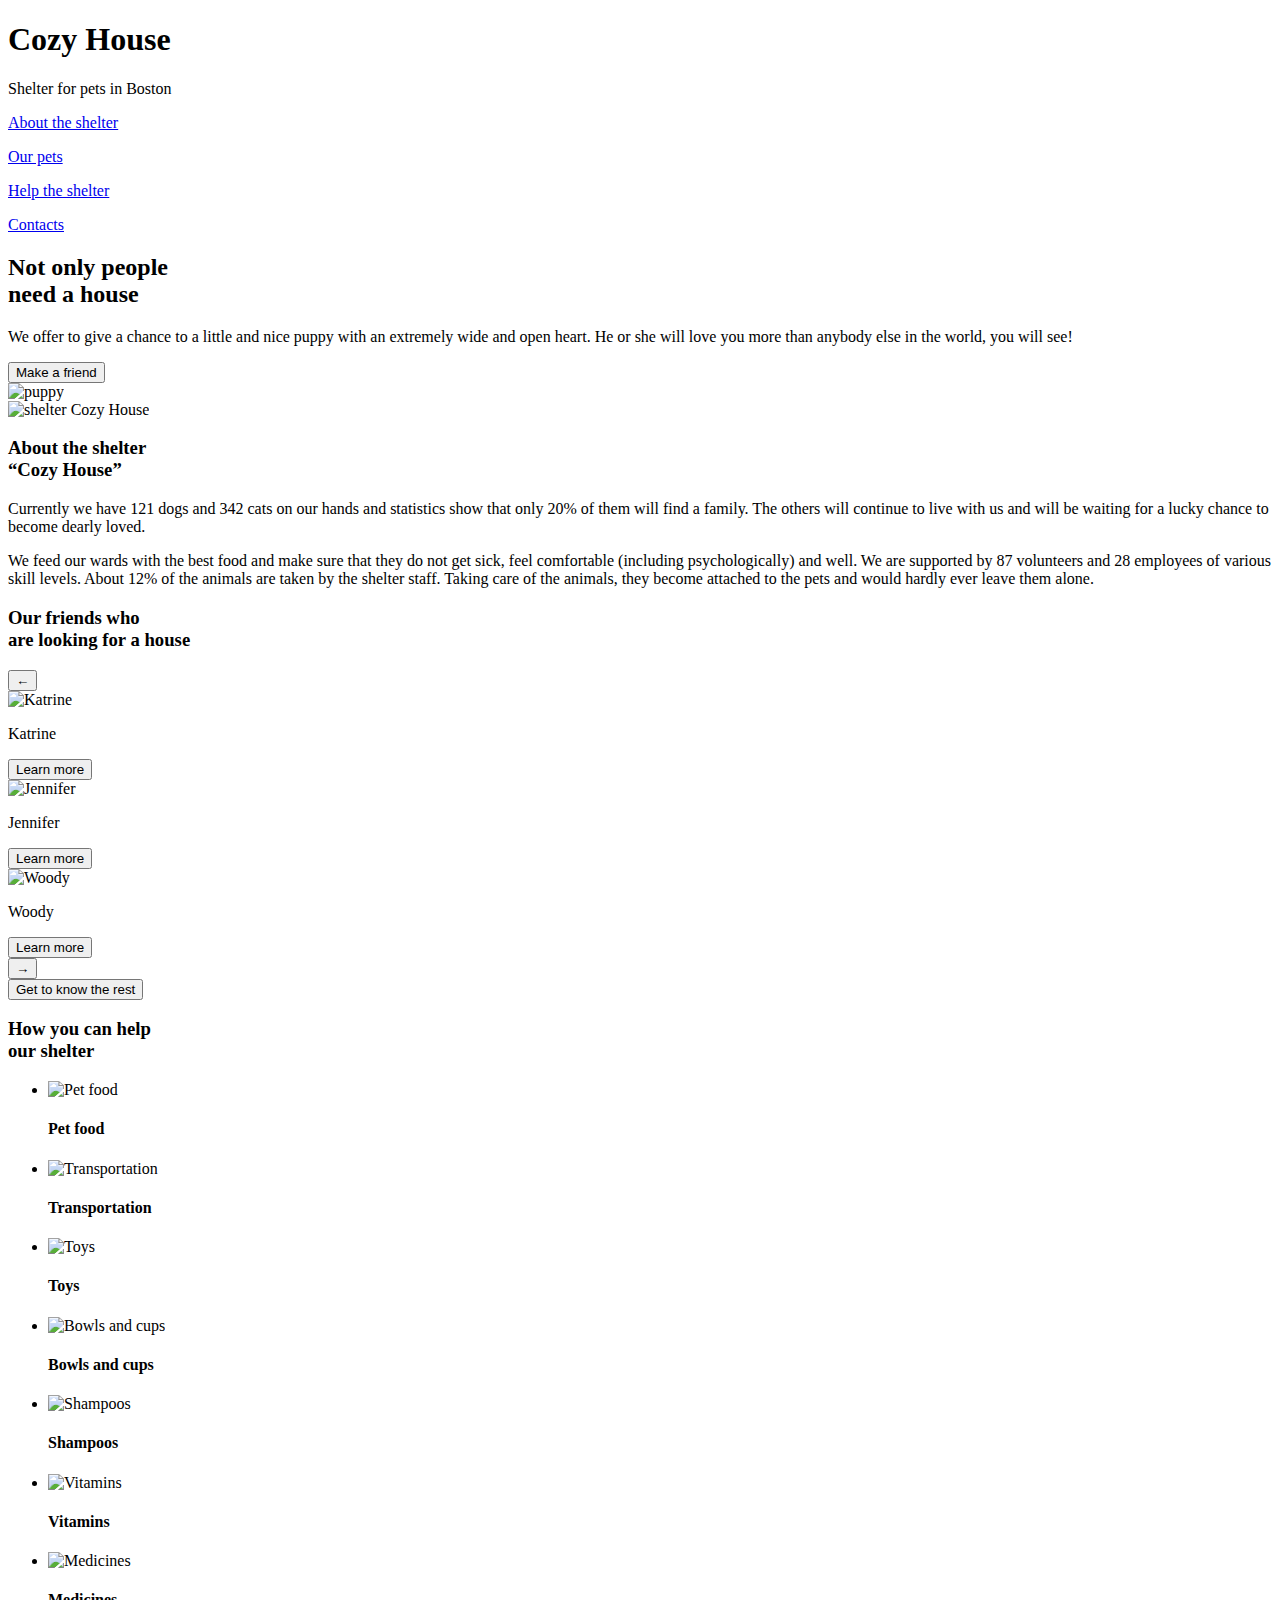
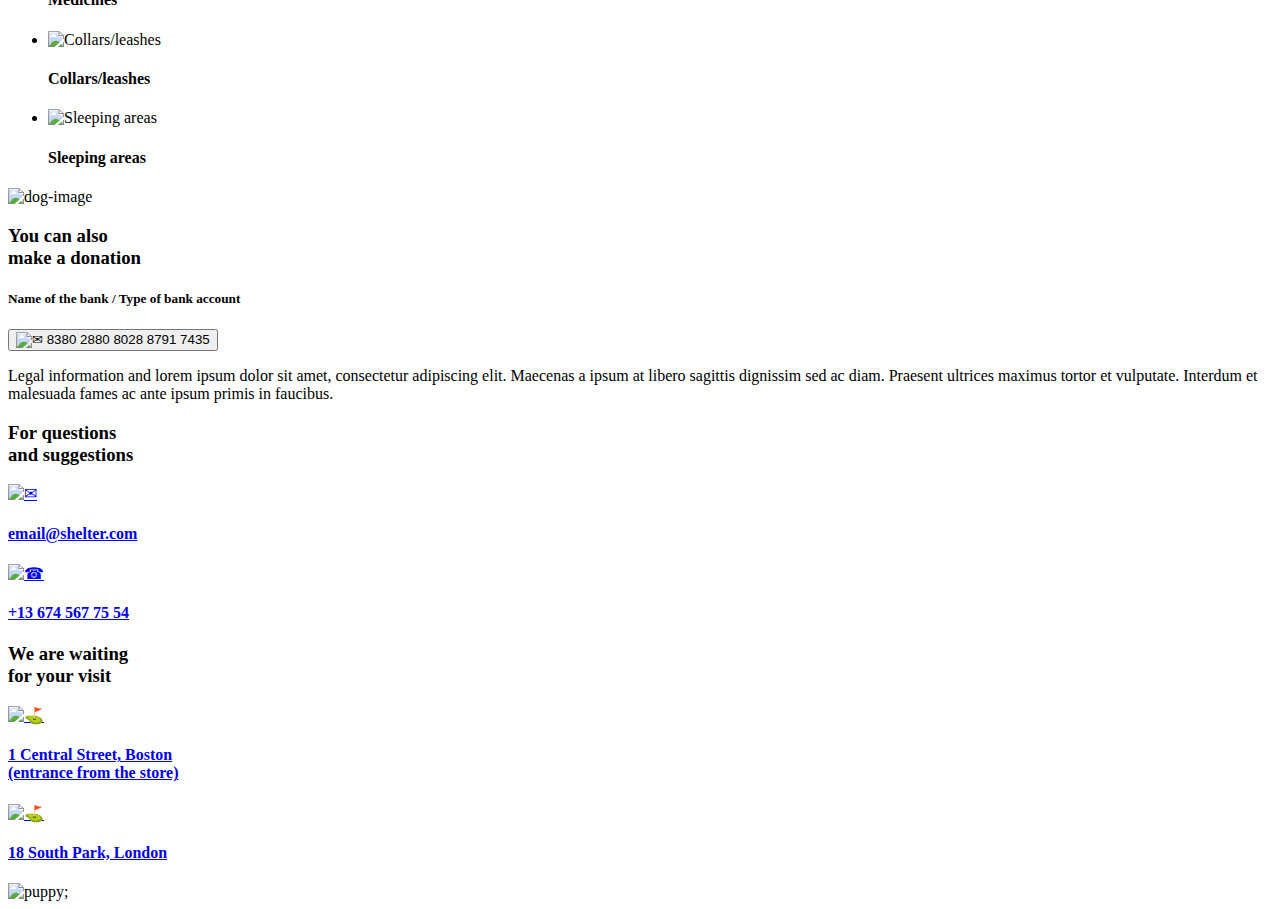
==== shelter/pages/main/index.html @ 3254c3d6 "feat: add puppy image to footer" ====
<!DOCTYPE html>
<html lang="en">
    <head>
        <meta charset="UTF-8">
        <meta name="viewport" content="width=device-width, initial-scale=1">
        <title>Shelter for pets Cozy House</title>
        <link rel="stylesheet" href="../shared/normalize.css">
        <link rel="stylesheet" href="../shared/fonts.css">
        <link rel="stylesheet" href="./styles.css">
    </head>
    <body>
        <section class='start-screen'>
            <div class="background  background-start-screen"></div>
            <header>
                <div class="logo">
                    <h1>Cozy House</h1>
                    <p>Shelter for pets in Boston</p>
                </div>
                <nav>
                    <a class="link-about-the-shelter" href="#">
                        <p>About the shelter</p>
                    </a>
                    <a class="link-our-pets" href="../pets/index.html">
                        <p>Our pets</p>
                    </a>
                    <a class="link-help-the-shelter" href="#help">
                        <p>Help the shelter</p>
                    </a>
                    <a class="link-contacts" href="#contacts">
                        <p>Contacts</p>
                    </a>
                </nav>
            </header>
            <div class='content start-screen-content'>
                <div class="start-screen_text">
                    <h2>Not only people<br>need a house</h2>
                    <p>We offer to give a chance to a little and nice puppy with an extremely wide and open heart. He or she will love you more than anybody else in the world, you will see!</p>
                    <button class="button-primary" type='button' onclick="window.location.href='#pets';">
                        <span>Make a friend</span>
                    </button>
                </div>
                <img class="start-screen-puppy" src='../../assets/images/start-screen-puppy.png' alt='puppy'>
            </div>
        </section>
        <main>
            <section id='about'>
                <div class="background  background-about"></div>
                <div class='content about__content'>
                    <img class="about__content_image" src="../../assets/images/about-dog-with-cat.png" alt="shelter Cozy House">
                    <div class="about__content_text">
                        <h3>About the shelter<br>“Cozy House”</h3>
                        <p>Currently we have 121 dogs and 342 cats on our hands and statistics show that only 20% of them will find a family. The others will continue to live with us and will be waiting for a lucky chance to become dearly loved.</p>
                        <p>We feed our wards with the best food and make sure that they do not get sick, feel comfortable (including psychologically) and well. We are supported by 87 volunteers and 28 employees of various skill levels. About 12% of the animals are taken by the shelter staff. Taking care of the animals, they become attached to the pets and would hardly ever leave them alone.</p>
                    </div>
                </div>
            </section>
            <section id='pets'>
                <div class="background  background-pets"></div>
                <div class="content pets-content">
                    <h3>Our friends who<br>are looking for a house</h3>
                    <div class="slider">
                        <button type='button' class="button-arrow left-arrow">
                            <span>&#8592;</span>
                        </button>
                        <div class='card'>
                            <img src='../../assets/images/Katrine-cat.png' alt='Katrine'>
                            <p class="pet-nickname">Katrine</p>
                            <button class="button-secondary" type="button">
                                <span>Learn more</span>
                            </button>
                        </div>
                        <div class='card'>
                            <img src='../../assets/images/Jennifer-dog.png' alt='Jennifer'>
                            <p class="pet-nickname">Jennifer</p>
                            <button class="button-secondary" type="button">
                                <span>Learn more</span>
                            </button>
                        </div>
                        <div class='card'>
                            <img src='../../assets/images/Woody-dog.png' alt='Woody'>
                            <p class="pet-nickname">Woody</p>
                            <button class="button-secondary" type="button">
                                <span>Learn more</span>
                            </button>     
                        </div>
                        <button type='button' class="button-arrow right-arrow">
                            <span>&#8594;</span>
                        </button>
                    </div>
                    <button class="button-primary" type='button' onclick="window.location.href='../pets/index.html';">
                        <span>Get to know the rest</span>
                    </button>
                </div>
            </section>
            <section id="help">
                <div class="background  background-help"></div>
                <div class="content">
                    <h3>How you can help<br>our shelter</h3>
                    <ul class="list-for-help">
                        <li class="pet-food">
                            <img src='../../assets/icons/icon-pet-food.svg' alt="Pet food">
                            <h4>Pet food</h4>
                        </li>
                        <li class="transportation">
                            <img class="help__icon" src='../../assets/icons/icon-transportation.svg' alt="Transportation">
                            <h4>Transportation</h4>
                        </li>
                        <li class="toys">
                            <img src='../../assets/icons/icon-toys.svg' alt="Toys">
                            <h4>Toys</h4>
                        </li>
                        <li class="bowls-and-cups">
                            <img src='../../assets/icons/icon-bowls-and-cups.svg' alt="Bowls and cups">
                            <h4>Bowls and cups</h4>
                        </li>
                        <li class="shampoos">
                            <img src='../../assets/icons/icon-shampoos.svg' alt="Shampoos">
                            <h4>Shampoos</h4>
                        </li>
                        <li class="vitamins">
                            <img src='../../assets/icons/icon-vitamins.svg' alt="Vitamins">
                            <h4>Vitamins</h4>
                        </li>
                        <li class="medicines">
                            <img src='../../assets/icons/icon-medicines.svg' alt="Medicines">
                            <h4>Medicines</h4>
                        </li>
                        <li class="collars-leashes">
                            <img src='../../assets/icons/icon-collars-leashes.svg' alt="Collars/leashes">
                            <h4>Collars/leashes</h4>
                        </li>
                        <li class="sleeping-areas">
                            <img src='../../assets/icons/icon-sleeping-area.svg' alt="Sleeping areas">
                            <h4>Sleeping areas</h4>
                        </li>
                    </ul>
                </div>
            </section>
            <section id='donation'>
                <div class="background  background-donation"></div>
                <div class="content donation__content">
                    <img class="donation__dog-image" src="../../assets/images/donation-puppy.png" alt="dog-image">
                    <div class="donation__content_text">
                        <h3>You can also<br>make a donation</h3>
                        <h5>Name of the bank / Type of bank account</h5>
                        <button class="button-credit-card" type="button" onclick="window.location.href='#donation';">
                            <img src="../../assets/icons/credit-card.svg" alt="&#9993;">
                            <span class="text-like-h4-title">8380 2880 8028 8791 7435</span>
                        </button>
                        <p>Legal information and lorem ipsum dolor sit amet, consectetur adipiscing elit. Maecenas a ipsum at libero sagittis dignissim sed ac diam. Praesent ultrices maximus tortor et vulputate. Interdum et malesuada fames ac ante ipsum primis in faucibus.</p>
                    </div>
                </div>    
            </section>
        </main>
        <footer>
            <div class="background  background-footer"></div>
            <div class="content footer-content">
                <section id="contacts">
                    <h3>For questions<br>and suggestions</h3>
                    <div>
                        <a class="email" href = "mailto:email@shelter.com">
                            <img class="icon-email" src="../../assets/icons/icon-email.svg" alt="&#9993;">
                            <h4>email@shelter.com</h4>
                        </a>
                    </div>
                    <div>
                        <a class="phone" href="tel:+136745677554">
                            <img class="icon-phone" src="../../assets/icons/icon-phone.svg" alt="&#9742;">
                            <h4>+13 674 567 75 54</h4>
                        </a>
                    </div>
                </section>
                <section class="location">
                    <h3>We are waiting<br>for your visit</h3>
                    <a class="place-of-location" href="https://www.google.com/maps/place/1+Central+St,+Boston,+MA+02109,+%D0%A1%D0%A8%D0%90/@42.3585558,-71.056915,17z/data=!3m1!4b1!4m5!3m4!1s0x89e370868bc2ce7b:0x82fa7db94f5fea9e!8m2!3d42.3585519!4d-71.0547263!5m1!1e1?hl=ru-RU">
                        <img class="marker-of-location" src="../../assets/icons/icon-marker.png" alt="&#9971;">
                        <h4>1 Central Street, Boston<br>(entrance from the store)</h4>
                    </a>
                    <a class="place-of-location" href="https://www.google.com/maps/place/South+Park+Court,+18+S+Park+Rd,+London+SW19+8TD,+%D0%92%D0%B5%D0%BB%D0%B8%D0%BA%D0%BE%D0%B1%D1%80%D0%B8%D1%82%D0%B0%D0%BD%D0%B8%D1%8F/@51.4202718,-0.2023686,17z/data=!3m1!4b1!4m5!3m4!1s0x487608baa7401b31:0x18e66d9fcd2f7d77!8m2!3d51.4202685!4d-0.2001799!5m1!1e1?hl=ru-RU">
                        <img class="marker-of-location" src="../../assets/icons/icon-marker.png" alt="&#9971;">
                        <h4>18 South Park, London</h4>
                    </a>
                </section>
                <div class="container-for-puppy-image">
                    <img class="footer-puppy" src="../../assets/images/footer-puppy.png" alt="puppy;">
                </div>
            </div>
        </footer>
    </body>
</html>
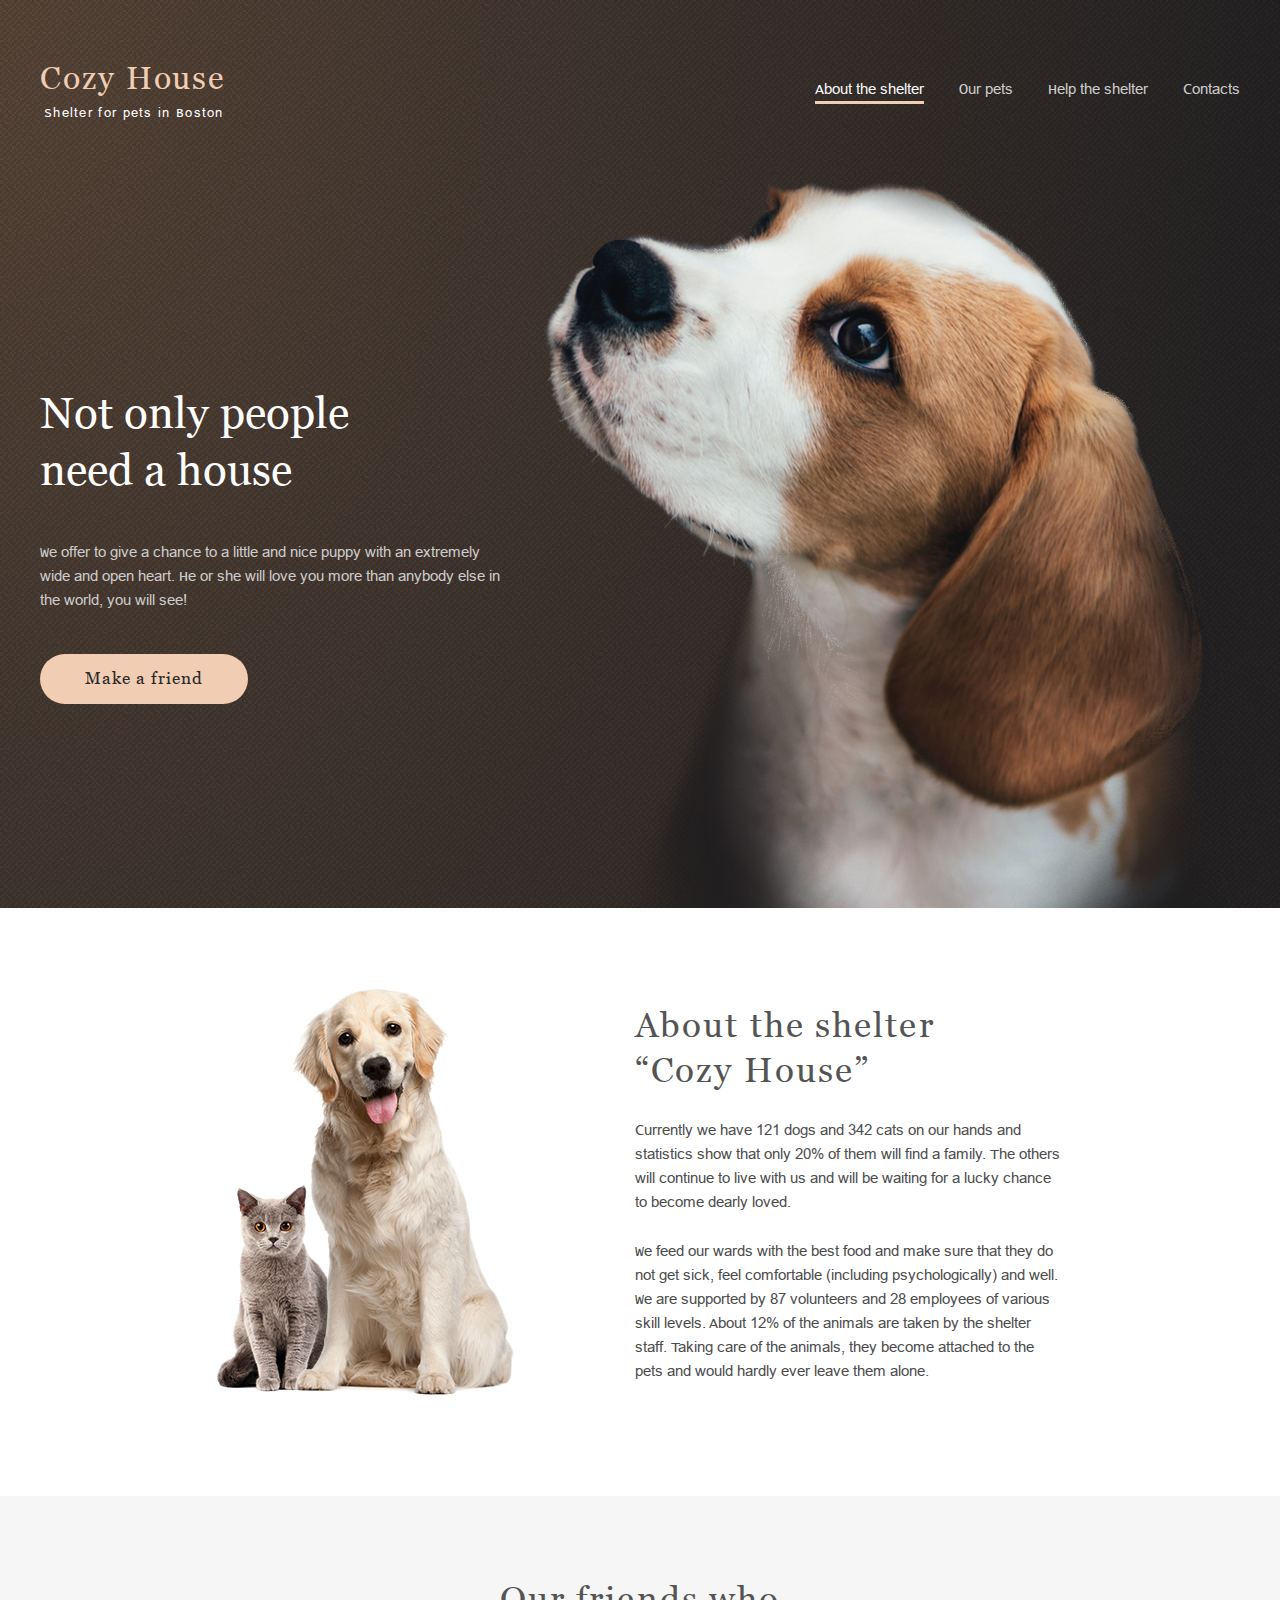
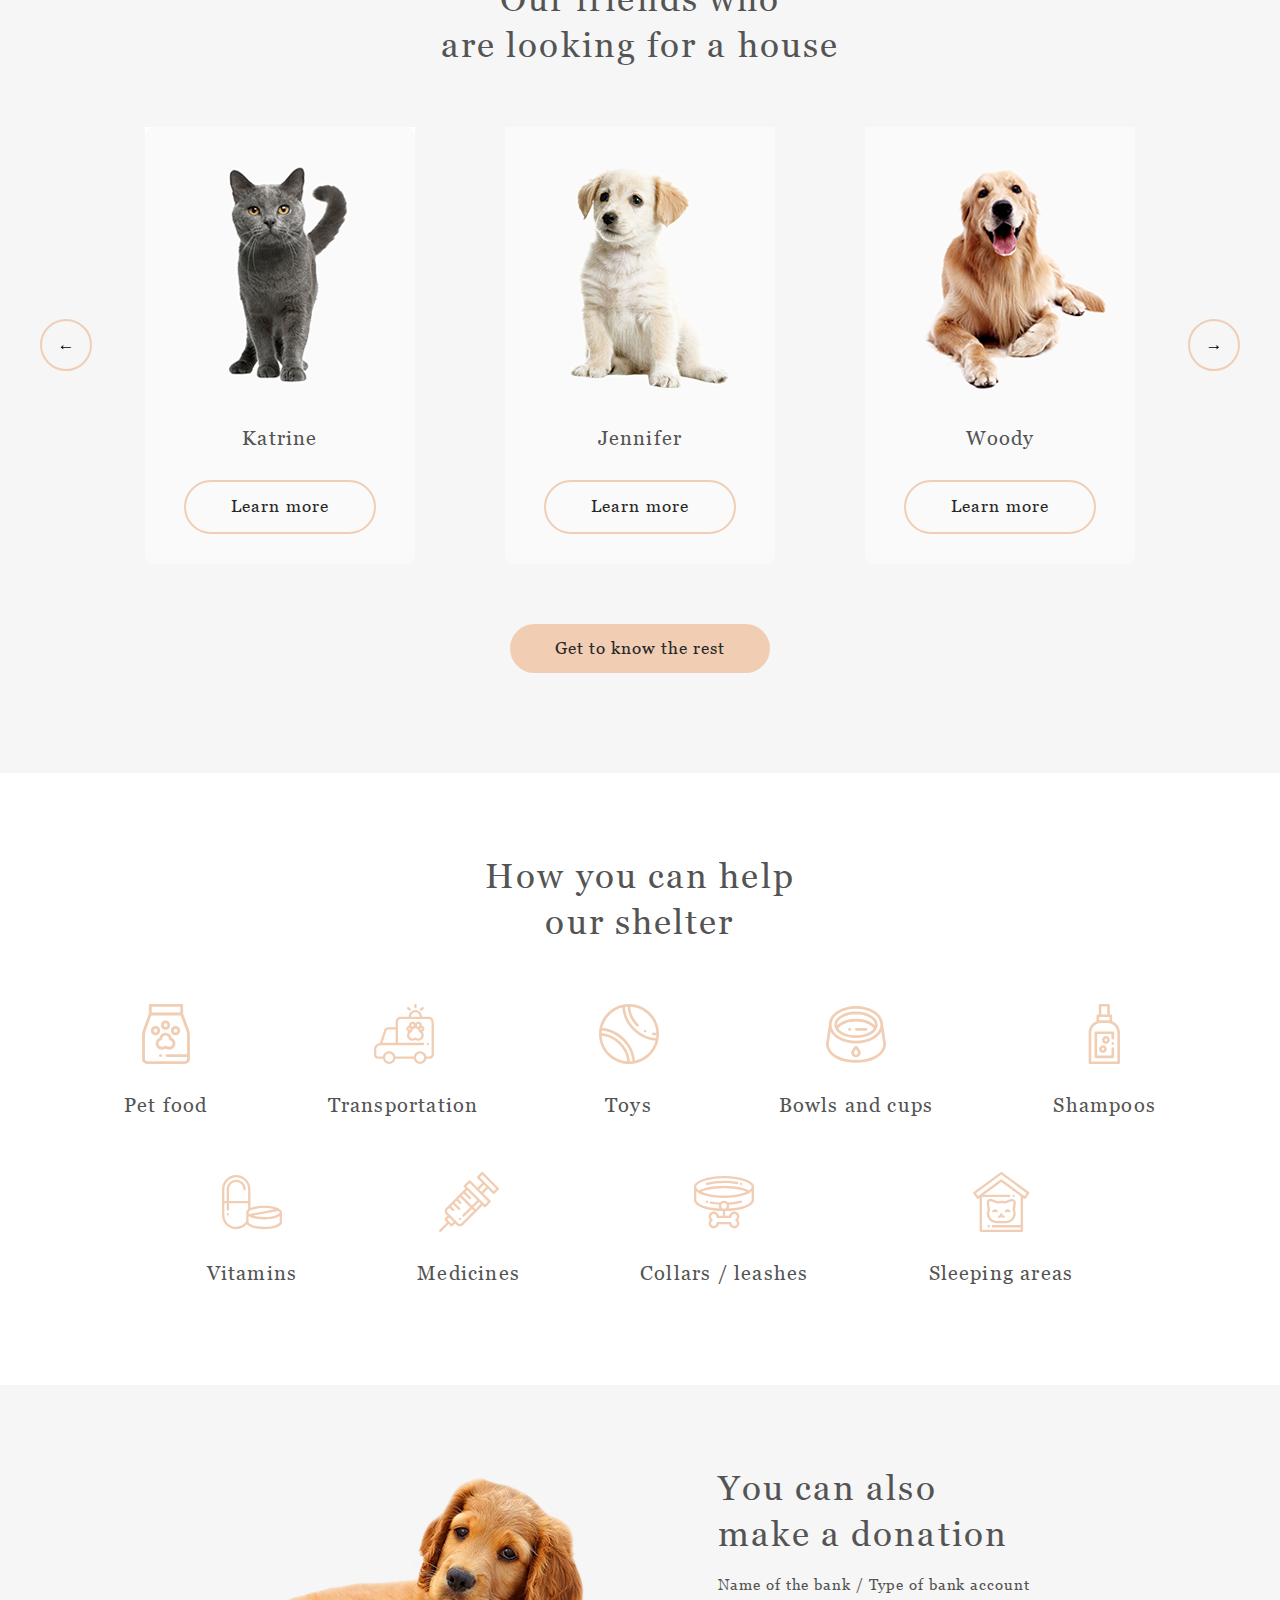
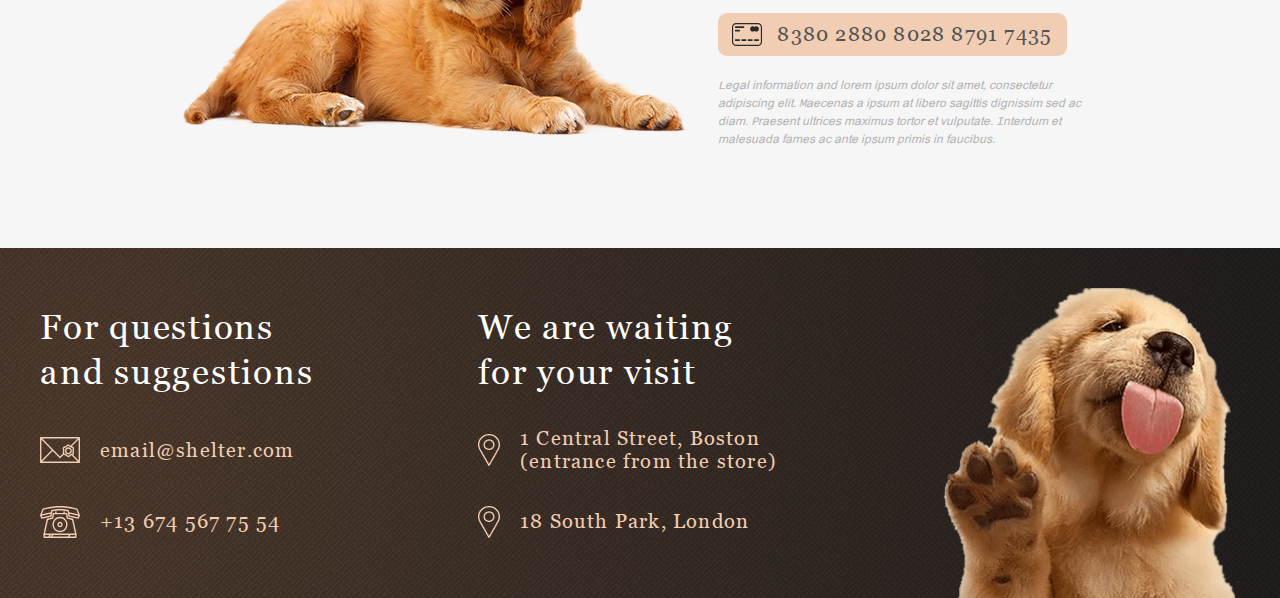
==== commit 27790bc1: "Merge pull request #7 from rolling-scopes-school/shelter" ====
--- a/shelter/pages/main/index.html
+++ b/shelter/pages/main/index.html
@@ -127,7 +127,7 @@
                         </li>
                         <li class="collars-leashes">
                             <img src='../../assets/icons/icon-collars-leashes.svg' alt="Collars/leashes">
-                            <h4>Collars/leashes</h4>
+                            <h4>Collars / leashes</h4>
                         </li>
                         <li class="sleeping-areas">
                             <img src='../../assets/icons/icon-sleeping-area.svg' alt="Sleeping areas">
@@ -138,7 +138,7 @@
             </section>
             <section id='donation'>
                 <div class="background  background-donation"></div>
-                <div class="content donation__content">
+                <div class="donation__content">
                     <img class="donation__dog-image" src="../../assets/images/donation-puppy.png" alt="dog-image">
                     <div class="donation__content_text">
                         <h3>You can also<br>make a donation</h3>
--- a/shelter/pages/shared/fonts.css
+++ b/shelter/pages/shared/fonts.css
@@ -0,0 +1,13 @@
+@font-face {
+    font-family: 'Arial';
+    src: url( "../../assets/fonts/arial/arialmt.ttf") format('truetype'); 
+    font-style: normal;
+    font-weight: 400;
+}
+
+@font-face {
+    font-family: 'Georgia';
+    src: url( "../../assets/fonts/georgia/georgia-regular-font.ttf") format('truetype'); 
+    font-style: normal;
+    font-weight: 400;
+}--- a/shelter/pages/main/styles.css
+++ b/shelter/pages/main/styles.css
@@ -0,0 +1,456 @@
+@import url('../shared/shared.css');
+
+html,
+body{
+    width: 100%;
+    margin: 0;
+    padding: 0;
+}
+
+main {
+    width: 1280px;
+    margin: 0 auto;
+}
+
+.content {
+    box-sizing: border-box;
+    width: 1200px;
+    margin: 80px auto 100px auto;
+    font-size: 0px;
+    text-align: center;
+}
+
+/* 
+===================================
+        section start-screen
+===================================
+ */
+.start-screen {
+    position: relative;
+    display: flex;
+    box-sizing: border-box;
+    width: 1280px;
+    margin: 0 auto;
+}
+
+.background-start-screen {
+    background: url("../../assets/images/noise-lines.png"), radial-gradient(100% 215.42% at 0% 0%, #5B483A 0%, #262425 100%), #211F20;
+}
+
+header {
+    position: absolute;
+    top: 60px;
+    left: 40px;
+    display: flex;
+    justify-content: space-between;
+    width: 1200px;
+    margin: 0 auto;
+    font-size: 0px;
+}
+
+.logo > h1 {
+    margin: 0 0 10px 0;
+    color: #F1CDB3;
+}
+
+.logo > p {
+    margin: 0 0 0 4px;
+    font-family: 'Arial', Helvetica, sans-serif;
+    font-size: 13px;
+    font-weight: 400;
+    line-height: 1.15;
+    letter-spacing: 0.1em;
+    color: #FFFFFF;
+}
+
+nav {
+    display: flex;
+    flex-wrap: wrap;
+    align-content: center;
+    column-gap: 35px;
+}
+
+header a {
+    font-family: Arial, Helvetica, sans-serif;
+    font-size: 15px;
+    font-weight: 400;
+    line-height: 1.6;
+    text-decoration: none;
+    color: #CDCDCD;
+}
+
+.link-about-the-shelter {
+    color: #FAFAFA;
+    border-bottom: solid 3px #F1CDB3; 
+}
+
+.link-about-the-shelter > p,
+.link-our-pets > p,
+.link-help-the-shelter > p,
+.link-contacts > p {
+    margin: 0;
+}
+
+.link-about-the-shelter:hover {
+    cursor: default;
+}
+
+.link-our-pets:hover,
+.link-help-the-shelter:hover,
+.link-contacts:hover {
+    color: #FAFAFA;
+    border-bottom: solid 3px #F1CDB3; 
+}
+
+.start-screen h2 {
+    margin: 0;
+    color: #FFFFFF;
+    letter-spacing: normal;
+}
+
+.start-screen-content {
+    display: flex;
+    justify-content: space-between;
+    margin: 180px auto 0;
+}
+
+.start-screen_text {
+    display: flex;
+    flex-wrap: wrap;
+    row-gap: 42px;
+    align-self: center;
+    width: 460px;
+    text-align: left;
+}
+
+.start-screen_text > p {
+    margin: 0;
+    font-family: Arial, Helvetica, sans-serif;
+    font-size: 15px;
+    font-weight: 400;
+    line-height: 160%;
+    text-align: left;
+    color: #CDCDCD;
+}
+
+.start-screen-puppy {
+    width: 698px;
+    height: 728px;
+}
+/*
+=============================
+        section about
+=============================
+ */
+#about {
+    position: relative;
+    display: flex;
+    justify-content: center;
+    width: 1280px;
+    margin: 0 auto;
+}
+
+.background-about {
+    background: white;
+}
+
+.about__content {
+    display: flex;
+    flex-wrap: wrap;
+    align-items: center;
+    justify-content: center;
+    column-gap: 120px;
+}
+
+.about__content_text {
+    display: flex;
+    flex-wrap: wrap;
+    align-content: center;
+    row-gap: 25px;
+    width: 430px;
+}
+
+.about__content_text > h3 {
+    width: 370px;
+    margin: 0;
+    text-align: left;
+    color: #545454;
+}
+
+.about__content_text > p{
+    margin: 0;
+    font-family: Arial, Helvetica, sans-serif;
+    font-size: 15px;
+    font-weight: 400;
+    line-height: 160%;
+    text-align: left;
+    color: #4C4C4C;
+}
+/* 
+=============================
+         section pets
+=============================
+ */
+#pets {
+    position: relative;
+    display: flex;
+    justify-content: center;
+    margin: 0 auto;
+    width: 1280px;
+}
+
+.background-pets {
+    background: #F6F6F6;
+}
+
+.pets-content {
+    display: flex;    
+    flex-wrap: wrap;
+    justify-content: center;
+    row-gap: 60px;
+}
+
+.pets-content > h3 {
+    width: 400px;
+    margin: 0;
+}
+
+.slider {
+    position: relative;
+    display: flex;
+    justify-content: center;
+    padding: 0 105px;
+    column-gap: 90px;
+}
+
+.card {
+    background: #FAFAFA;
+    border-radius: 9px;
+}
+
+.card:hover {
+    background-color: #FFFFFF;
+    cursor: pointer;
+}
+
+.card:hover > .button-secondary {
+    background-color: #FDDCC4;
+}
+
+.pet-nickname{
+    margin: 30px 0;
+    font-family: Georgia, 'Times New Roman', Times, serif;
+    font-size: 20px;
+    font-weight: 400;
+    font-style: normal;
+    color: #545454;
+    letter-spacing: 0.06em;
+}
+
+.card > button {
+    margin-bottom: 30px;
+}
+
+.button-arrow {
+    position: absolute;
+    top: calc(50% - 52px/2);
+    width: 52px;
+    height: 52px;
+    font-size: 17px;
+    border: solid 2px #F1CDB3;
+    border-radius: 50%;
+    background-color: transparent;
+}
+
+.left-arrow {
+    left: 0px;
+}
+
+.right-arrow {
+    right: 0px;
+}
+/* 
+=============================
+         section help
+=============================
+ */
+#help {
+    position: relative;
+    display: flex;
+    margin: 0 auto;
+    width: 1280px;
+}
+
+.background-help {
+    background: #FFFFFF;
+}
+
+#help > .content > h3 {
+    display: inline-block;
+    margin: 0 auto 60px;
+    padding: 0;
+    line-height: 130%;
+}
+
+.list-for-help {
+    display: flex;
+    flex-wrap: wrap;
+    justify-content: center;
+    column-gap: 120px;
+    row-gap: 55px;
+    list-style-type: none;
+    margin: 0 auto;
+    padding: 0;
+    font-size: 0;
+    text-align: center;
+}
+
+.list-for-help h4 {
+    margin: 30px 0 0 0;
+    color: #545454;
+}
+/* 
+=============================
+         section donation
+=============================
+ */
+#donation {
+    position: relative;
+    display: flex;
+    justify-content: center;
+    margin: 0 auto;
+    width: 1280px;
+}
+
+.background-donation {
+    background: #F6F6F6;
+}
+
+.donation__dog-image {
+    object-fit: contain;
+}
+
+.donation__content {
+    display: flex;
+    flex-wrap: wrap;
+    align-items: center;
+    justify-content: center;
+    column-gap: 30px;
+    margin: 80px auto 100px auto;
+}
+
+.donation__content_text {
+    width: 380px;
+}
+
+.donation__content_text > h3 {
+    margin: 0 0 20px 0;
+    width: 300px;
+    text-align: left;
+}
+
+.button-credit-card {
+    display: flex;
+    justify-content: center;
+    column-gap: 15px;
+    width: 92%;
+    margin: 0 0 20px 0;
+    padding: 10px 0;
+    background-color: #F1CDB3;
+    border: none;
+    border-radius: 9px;
+}
+
+.text-like-h4-title {
+    margin: 0;
+    color: #545454;
+}
+
+.donation__content_text > h5 {
+    display: inline-block;
+    margin: 0 0 20px 0;
+    text-align: left;
+}
+
+.donation__content_text > p {
+    margin: 0;
+    font-family: Arial, Helvetica, sans-serif;
+    font-size: 12px;
+    line-height: 1.5;
+    text-align: left;
+    font-style: italic; 
+    color: #B2B2B2;
+}
+/* 
+=============================
+            footer
+=============================
+ */
+footer {
+    position: relative;
+    display: flex;
+    margin: 0 auto;
+    width: 1280px;
+}
+
+.background-footer {
+    background: url("../../assets/images/noise-lines.png"), radial-gradient(110.67% 538.64% at 5.73% 50%, #513D2F 0%, #1A1A1C 100%), #211F20;
+}
+
+.footer-content {
+    display: flex;
+    justify-content: center;
+    column-gap: 160px;
+    margin: 40px auto 0;
+}
+
+#contacts,
+.location {
+    display: flex;
+    flex-direction: column;
+    align-items: flex-start;
+    justify-content: space-between;
+    margin: 16px 0 60px 0;
+    box-sizing: border-box;
+    text-align: left;
+}
+
+footer h3 {
+    display: block;
+    margin: 0;
+    line-height: 1.3;
+    letter-spacing: 0.05em;
+    text-align: left;
+    color: #FFFFFF;
+}
+
+#contacts > h3 {
+    width: 278px;
+}
+
+footer h4 {
+    margin: 0;
+    color: #F1CDB3;
+}
+
+.place-of-location > h4 {
+    width: 260px;
+}
+
+.email,
+.phone {
+    display: block;
+}
+
+.email > *,
+.phone > *,
+.place-of-location > * {
+    display: inline-block;
+    vertical-align: middle;
+}
+
+.icon-email,
+.icon-phone,
+.marker-of-location {
+    margin: 0 20px 0 0;
+}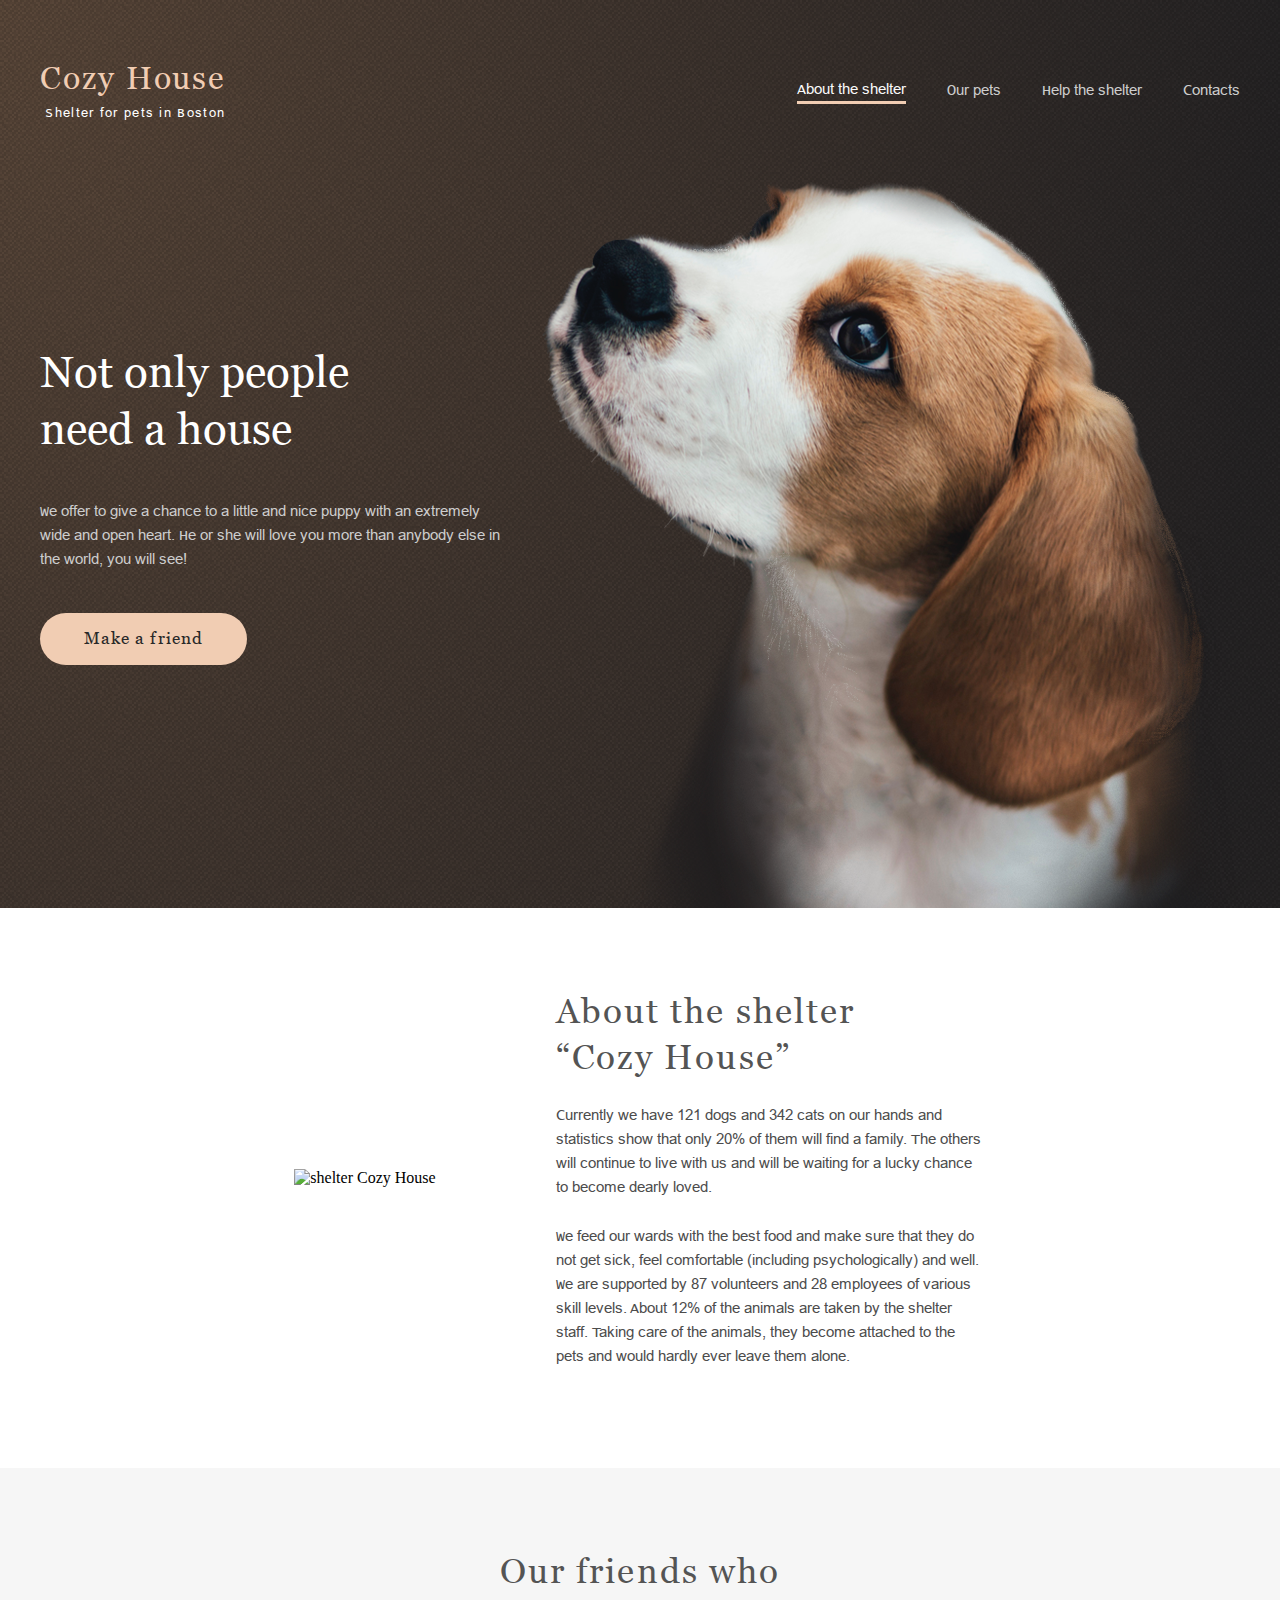
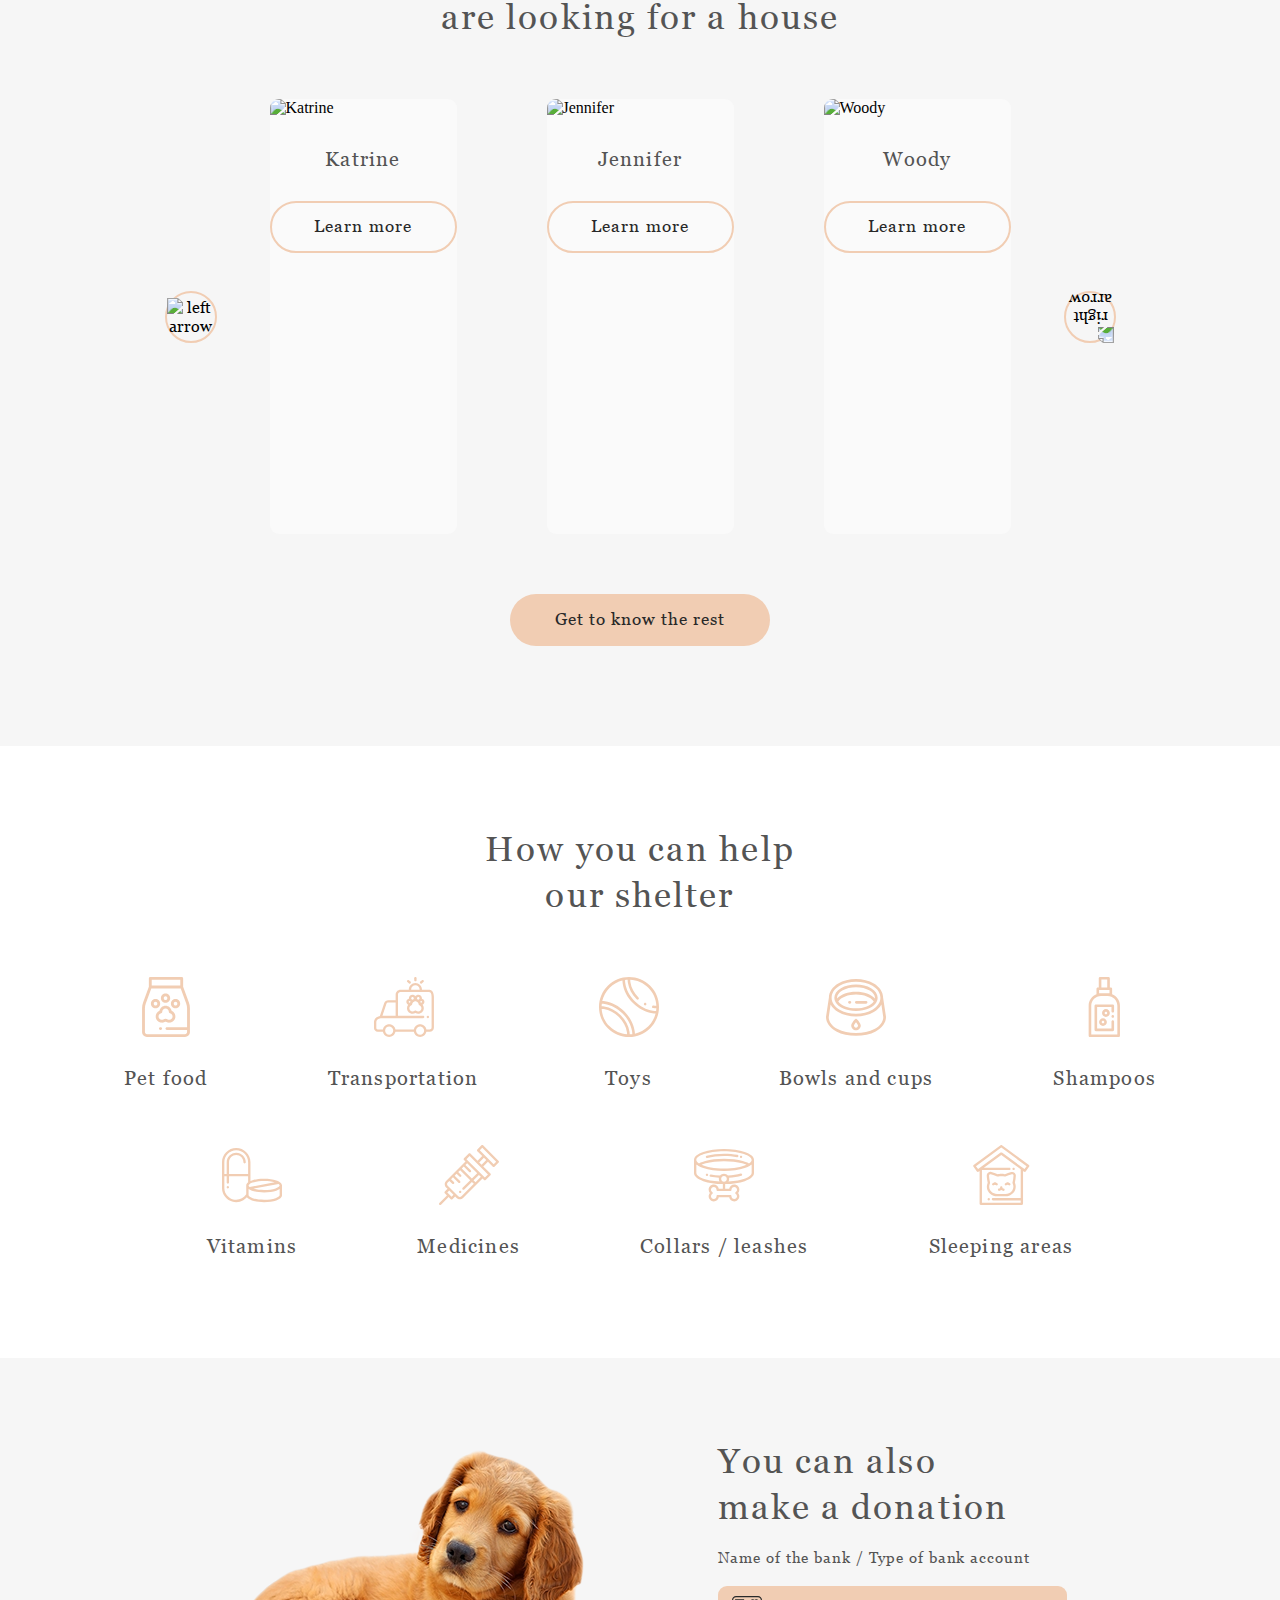
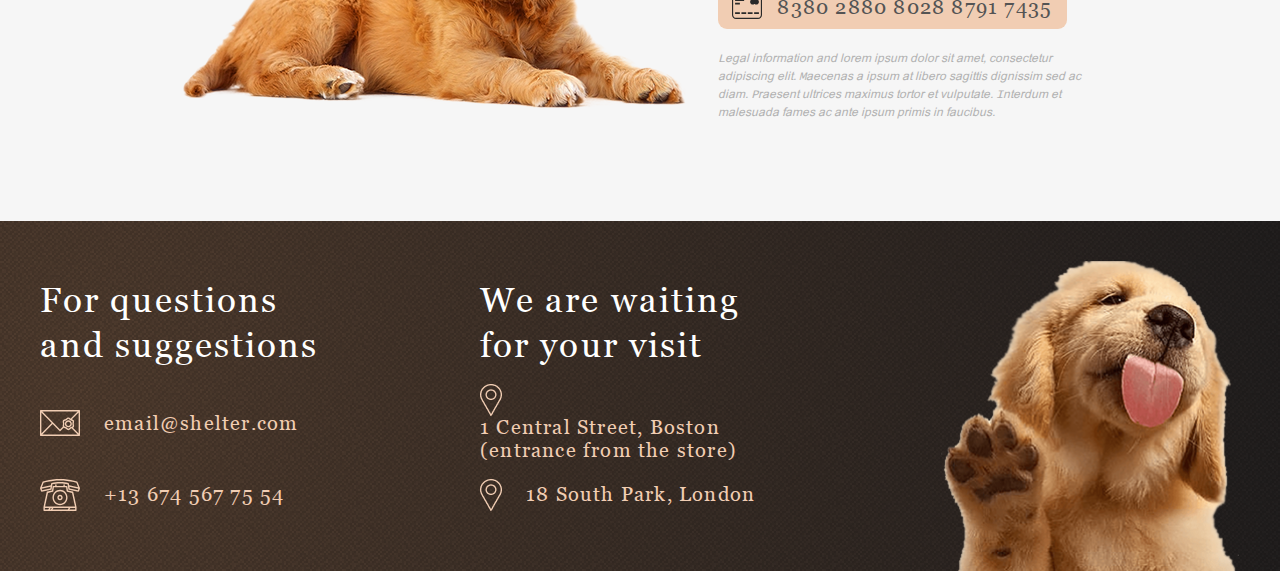
==== commit a0907b7e: "fix: all check, complete Shelter part№2" ====
--- a/shelter/pages/main/index.html
+++ b/shelter/pages/main/index.html
@@ -2,99 +2,121 @@
 <html lang="en">
     <head>
         <meta charset="UTF-8">
-        <meta name="viewport" content="width=device-width, initial-scale=1">
+        <meta name="viewport" content="width=device-width, initial-scale=1.0">
         <title>Shelter for pets Cozy House</title>
         <link rel="stylesheet" href="../shared/normalize.css">
         <link rel="stylesheet" href="../shared/fonts.css">
         <link rel="stylesheet" href="./styles.css">
+        <link rel="icon" href="../../assets/favicons/favicon.ico" sizes="any">
+        <link rel="apple-touch-icon" href="./../../assets/favicons/apple-touch-icon.png">
     </head>
     <body>
-        <section class='start-screen'>
-            <div class="background  background-start-screen"></div>
-            <header>
-                <div class="logo">
-                    <h1>Cozy House</h1>
-                    <p>Shelter for pets in Boston</p>
-                </div>
-                <nav>
-                    <a class="link-about-the-shelter" href="#">
-                        <p>About the shelter</p>
+        <div class="background start-screen__background">
+            <section class='start-screen'>
+                <header>
+                    <a class="logo" href="#">
+                        <h1>Cozy House</h1>
+                        <p>Shelter for pets in Boston</p>
                     </a>
-                    <a class="link-our-pets" href="../pets/index.html">
-                        <p>Our pets</p>
-                    </a>
-                    <a class="link-help-the-shelter" href="#help">
-                        <p>Help the shelter</p>
-                    </a>
-                    <a class="link-contacts" href="#contacts">
-                        <p>Contacts</p>
-                    </a>
-                </nav>
-            </header>
-            <div class='content start-screen-content'>
-                <div class="start-screen_text">
-                    <h2>Not only people<br>need a house</h2>
-                    <p>We offer to give a chance to a little and nice puppy with an extremely wide and open heart. He or she will love you more than anybody else in the world, you will see!</p>
-                    <button class="button-primary" type='button' onclick="window.location.href='#pets';">
-                        <span>Make a friend</span>
-                    </button>
-                </div>
-                <img class="start-screen-puppy" src='../../assets/images/start-screen-puppy.png' alt='puppy'>
-            </div>
-        </section>
-        <main>
+                    <nav>
+                        <a class="link-about-the-shelter" href="#">
+                            <p>About the shelter</p>
+                        </a>
+                        <a class="link-our-pets" href="../pets/index.html">
+                            <p>Our pets</p>
+                        </a>
+                        <a class="link-help-the-shelter" href="#help">
+                            <p>Help the shelter</p>
+                        </a>
+                        <a class="link-contacts" href="#contacts">
+                            <p>Contacts</p>
+                        </a>
+                    </nav>
+                    <div class="burger-menu"></div>
+                </header>
+                <div class='start-screen__content'>
+                    <div class="start-screen__content_text">
+                        <h2>Not only people<br>need a house</h2>
+                        <p>We offer to give a chance to a little and nice puppy with an extremely wide and open heart. He or she will love you more than anybody else in the world, you will see!</p>
+                        <button class="button-primary" type='button' onclick="window.location.href='#pets';">
+                            <span>Make a friend</span>
+                        </button>
+                    </div>
+                    <img class="start-screen__content_image" src='../../assets/images/start-screen-puppy.png' alt='puppy'>
+                </div>
+            </section>
+        </div>
+        <div class="background about__background">
             <section id='about'>
-                <div class="background  background-about"></div>
-                <div class='content about__content'>
-                    <img class="about__content_image" src="../../assets/images/about-dog-with-cat.png" alt="shelter Cozy House">
+                <div class='about__content'>
+                    <img class="about__content_image" src="../../assets/images/dog-with-cat.png" alt="shelter Cozy House">
                     <div class="about__content_text">
                         <h3>About the shelter<br>“Cozy House”</h3>
-                        <p>Currently we have 121 dogs and 342 cats on our hands and statistics show that only 20% of them will find a family. The others will continue to live with us and will be waiting for a lucky chance to become dearly loved.</p>
-                        <p>We feed our wards with the best food and make sure that they do not get sick, feel comfortable (including psychologically) and well. We are supported by 87 volunteers and 28 employees of various skill levels. About 12% of the animals are taken by the shelter staff. Taking care of the animals, they become attached to the pets and would hardly ever leave them alone.</p>
-                    </div>
-                </div>
-            </section>
+                        <p>Currently we have 121 dogs and 342
+                           cats on our hands and statistics show
+                           that only 20% of them will find a family.
+                           The others will continue to live with us
+                           and will be waiting for a lucky chance to
+                           become dearly loved.
+                        </p>
+                        <p>We feed our wards with the best food and
+                           make sure that they do not get sick, feel
+                           comfortable (including psychologically)
+                           and well. We are supported by 87 volunteers
+                           and 28 employees of various skill levels.
+                           About 12% of the animals are taken by the
+                           shelter staff. Taking care of the animals,
+                           they become attached to the pets and would
+                           hardly ever leave them alone.
+                        </p>
+                    </div>
+                </div>
+            </section>
+        </div>
+        <div class="background pets__background">
             <section id='pets'>
-                <div class="background  background-pets"></div>
-                <div class="content pets-content">
+                <div class="pets__content">
                     <h3>Our friends who<br>are looking for a house</h3>
                     <div class="slider">
-                        <button type='button' class="button-arrow left-arrow">
-                            <span>&#8592;</span>
-                        </button>
+                        <div class="buttons-arrow_wrapper">
+                            <button type='button' class="button-arrow left-arrow">
+                                <img src="../../assets/images/arrow.png" alt="left arrow">
+                            </button>
+                            <button type='button' class="button-arrow right-arrow">
+                                <img src="../../assets/images/arrow.png" alt="right arrow">
+                            </button>
+                        </div>
                         <div class='card'>
-                            <img src='../../assets/images/Katrine-cat.png' alt='Katrine'>
+                            <img src='../../assets/images/katrine.png' alt='Katrine'>
                             <p class="pet-nickname">Katrine</p>
                             <button class="button-secondary" type="button">
                                 <span>Learn more</span>
                             </button>
                         </div>
                         <div class='card'>
-                            <img src='../../assets/images/Jennifer-dog.png' alt='Jennifer'>
+                            <img src='../../assets/images/jennifer.png' alt='Jennifer'>
                             <p class="pet-nickname">Jennifer</p>
                             <button class="button-secondary" type="button">
                                 <span>Learn more</span>
                             </button>
                         </div>
                         <div class='card'>
-                            <img src='../../assets/images/Woody-dog.png' alt='Woody'>
+                            <img src='../../assets/images/woody.png' alt='Woody'>
                             <p class="pet-nickname">Woody</p>
                             <button class="button-secondary" type="button">
                                 <span>Learn more</span>
                             </button>     
                         </div>
-                        <button type='button' class="button-arrow right-arrow">
-                            <span>&#8594;</span>
-                        </button>
                     </div>
                     <button class="button-primary" type='button' onclick="window.location.href='../pets/index.html';">
                         <span>Get to know the rest</span>
                     </button>
                 </div>
             </section>
+        </div>
+        <div class="background help__background">
             <section id="help">
-                <div class="background  background-help"></div>
-                <div class="content">
+                <div class="help__content">
                     <h3>How you can help<br>our shelter</h3>
                     <ul class="list-for-help">
                         <li class="pet-food">
@@ -136,55 +158,56 @@
                     </ul>
                 </div>
             </section>
+        </div>
+        <div class="background donation__background"> 
             <section id='donation'>
-                <div class="background  background-donation"></div>
                 <div class="donation__content">
-                    <img class="donation__dog-image" src="../../assets/images/donation-puppy.png" alt="dog-image">
+                    <img class="donation__content_image" src="../../assets/images/donation-puppy.png" alt="dog-image">
                     <div class="donation__content_text">
                         <h3>You can also<br>make a donation</h3>
                         <h5>Name of the bank / Type of bank account</h5>
-                        <button class="button-credit-card" type="button" onclick="window.location.href='#donation';">
+                        <a class="link-credit-card">
                             <img src="../../assets/icons/credit-card.svg" alt="&#9993;">
                             <span class="text-like-h4-title">8380 2880 8028 8791 7435</span>
-                        </button>
+                        </a>
                         <p>Legal information and lorem ipsum dolor sit amet, consectetur adipiscing elit. Maecenas a ipsum at libero sagittis dignissim sed ac diam. Praesent ultrices maximus tortor et vulputate. Interdum et malesuada fames ac ante ipsum primis in faucibus.</p>
                     </div>
                 </div>    
             </section>
-        </main>
-        <footer>
-            <div class="background  background-footer"></div>
-            <div class="content footer-content">
-                <section id="contacts">
-                    <h3>For questions<br>and suggestions</h3>
-                    <div>
-                        <a class="email" href = "mailto:email@shelter.com">
-                            <img class="icon-email" src="../../assets/icons/icon-email.svg" alt="&#9993;">
-                            <h4>email@shelter.com</h4>
-                        </a>
-                    </div>
-                    <div>
-                        <a class="phone" href="tel:+136745677554">
-                            <img class="icon-phone" src="../../assets/icons/icon-phone.svg" alt="&#9742;">
-                            <h4>+13 674 567 75 54</h4>
-                        </a>
-                    </div>
-                </section>
-                <section class="location">
-                    <h3>We are waiting<br>for your visit</h3>
-                    <a class="place-of-location" href="https://www.google.com/maps/place/1+Central+St,+Boston,+MA+02109,+%D0%A1%D0%A8%D0%90/@42.3585558,-71.056915,17z/data=!3m1!4b1!4m5!3m4!1s0x89e370868bc2ce7b:0x82fa7db94f5fea9e!8m2!3d42.3585519!4d-71.0547263!5m1!1e1?hl=ru-RU">
-                        <img class="marker-of-location" src="../../assets/icons/icon-marker.png" alt="&#9971;">
-                        <h4>1 Central Street, Boston<br>(entrance from the store)</h4>
-                    </a>
-                    <a class="place-of-location" href="https://www.google.com/maps/place/South+Park+Court,+18+S+Park+Rd,+London+SW19+8TD,+%D0%92%D0%B5%D0%BB%D0%B8%D0%BA%D0%BE%D0%B1%D1%80%D0%B8%D1%82%D0%B0%D0%BD%D0%B8%D1%8F/@51.4202718,-0.2023686,17z/data=!3m1!4b1!4m5!3m4!1s0x487608baa7401b31:0x18e66d9fcd2f7d77!8m2!3d51.4202685!4d-0.2001799!5m1!1e1?hl=ru-RU">
-                        <img class="marker-of-location" src="../../assets/icons/icon-marker.png" alt="&#9971;">
-                        <h4>18 South Park, London</h4>
-                    </a>
-                </section>
-                <div class="container-for-puppy-image">
-                    <img class="footer-puppy" src="../../assets/images/footer-puppy.png" alt="puppy;">
-                </div>
-            </div>
-        </footer>
+        </div>
+        <div class="background footer__background">
+            <footer>
+                <div class="footer__content">
+                    <section id="contacts">
+                        <h3>For questions and suggestions</h3>
+                        <div>
+                            <a class="email" href = "mailto:email@shelter.com">
+                                <img class="icon-email" src="../../assets/icons/icon-email.svg" alt="&#9993;">
+                                <h4>email@shelter.com</h4>
+                            </a>
+                        </div>
+                        <div>
+                            <a class="phone" href="tel:+136745677554">
+                                <img class="icon-phone" src="../../assets/icons/icon-phone.svg" alt="&#9742;">
+                                <h4>+13 674 567 75 54</h4>
+                            </a>
+                        </div>
+                    </section>
+                    <section class="location">
+                        <h3>We are waiting for your visit</h3>
+                        <a class="place-of-location" href="https://www.google.com/maps/place/1+Central+St,+Boston,+MA+02109,+%D0%A1%D0%A8%D0%90/@42.3585558,-71.056915,17z/data=!3m1!4b1!4m5!3m4!1s0x89e370868bc2ce7b:0x82fa7db94f5fea9e!8m2!3d42.3585519!4d-71.0547263!5m1!1e1?hl=ru-RU" target="_blank">
+                            <img class="marker-of-location" src="../../assets/icons/icon-marker.png" alt="&#9971;">
+                            <h4>1 Central Street, Boston<br>(entrance from the store)</h4>
+                        </a>
+                        <a class="place-of-location" href="https://www.google.com/maps/place/South+Park+Court,+18+S+Park+Rd,+London+SW19+8TD,+%D0%92%D0%B5%D0%BB%D0%B8%D0%BA%D0%BE%D0%B1%D1%80%D0%B8%D1%82%D0%B0%D0%BD%D0%B8%D1%8F/@51.4202718,-0.2023686,17z/data=!3m1!4b1!4m5!3m4!1s0x487608baa7401b31:0x18e66d9fcd2f7d77!8m2!3d51.4202685!4d-0.2001799!5m1!1e1?hl=ru-RU" target="_blank">
+                            <img class="marker-of-location" src="../../assets/icons/icon-marker.png" alt="&#9971;">
+                            <h4>18 South Park, London</h4>
+                        </a>
+                    </section>
+                    <img class="footer__content_image" src="../../assets/images/footer-puppy.png" alt="puppy;">
+                </div>
+            </footer>
+        </div>
+        <!-- <script type="module" src="./scripts/main.js"></script> -->
     </body>
 </html>--- a/shelter/pages/main/styles.css
+++ b/shelter/pages/main/styles.css
@@ -1,87 +1,175 @@
 @import url('../shared/shared.css');
 
-html,
 body{
+    margin: 0 auto;
+    padding: 0;
+}
+
+body * {
+    /* outline: solid 1px red; */
+}
+
+.background {
+    display: flex;
+    flex-direction: column;
+    align-items: center;
     width: 100%;
-    margin: 0;
-    padding: 0;
-}
-
-main {
-    width: 1280px;
-    margin: 0 auto;
-}
-
-.content {
-    box-sizing: border-box;
-    width: 1200px;
-    margin: 80px auto 100px auto;
-    font-size: 0px;
-    text-align: center;
-}
-
+}
+
+.background > * {
+    align-self: stretch;
+}
+/* 
+============================
+  common styles responsive
+============================
+ */
+@media screen and ( min-width: 1280px) {
+
+    body {
+        min-width: 1280px;
+    }
+
+    .start-screen,
+    #about,
+    #pets,
+    #donation,
+    #help,
+    footer {
+        position: relative;
+        display: flex;
+        flex-direction: column;
+        margin: 0 auto;
+        width: var( --width-section-above-1280px );
+    }
+
+    header,
+    .start-screen__content,
+    .about__content,
+    .pets__content,
+    .help__content,
+    .donation__content,
+    .footer__content {
+        display: flex;
+        width: var( --width-sub-section-above-1280px );
+    }
+}
+
+@media screen and ( min-width: 768px ) and ( max-width: 1279px) {
+
+    body {
+        min-width: 768px;
+    }
+
+    .start-screen,
+    #about,
+    #pets,
+    #donation,
+    #help,
+    footer {
+        position: relative;
+        display: flex;
+        flex-direction: column;
+        min-width: var( --width-section-768px-1280px );
+    }
+    
+    header,
+    .start-screen__content,
+    .about__content,
+    .pets__content,
+    .help__content,
+    .donation__content,
+    .footer__content {
+        display: flex;
+        min-width: var( --width-sub-section-768px-1280px );
+    }
+}
+
+@media screen and ( max-width: 767px ) {
+
+    body {
+        min-width: 320px;
+    }
+
+    .start-screen,
+    #about,
+    #pets,
+    #donation,
+    #help,
+    footer {
+        position: relative;
+        display: flex;
+        box-sizing: border-box;
+        flex-direction: column;
+        min-width: var( --width-section-320px-768px );
+    }
+
+    #about,
+    #pets,
+    #donation,
+    #help,
+    footer {
+        align-items: center;
+    }
+
+    .start-screen__content,
+    .about__content,
+    .pets__content,
+    .help__content,
+    .donation__content,
+    .footer__content {
+        display: flex;
+        flex-direction: column;
+        min-width: var( --width-sub-section-320px-768px );
+    }
+    
+    .start-screen__content_image,
+    .about__content_image,
+    .donation__content_image {
+        min-width: var( --foto-width-320px-768px);
+    }
+}
 /* 
 ===================================
         section start-screen
 ===================================
  */
 .start-screen {
-    position: relative;
-    display: flex;
-    box-sizing: border-box;
-    width: 1280px;
-    margin: 0 auto;
-}
-
-.background-start-screen {
-    background: url("../../assets/images/noise-lines.png"), radial-gradient(100% 215.42% at 0% 0%, #5B483A 0%, #262425 100%), #211F20;
-}
-
-header {
-    position: absolute;
-    top: 60px;
-    left: 40px;
-    display: flex;
-    justify-content: space-between;
-    width: 1200px;
-    margin: 0 auto;
-    font-size: 0px;
+    flex-direction: column;
+}
+
+.start-screen__background {
+    background: var( --start-screen-background-color );
 }
 
 .logo > h1 {
     margin: 0 0 10px 0;
-    color: #F1CDB3;
+    color: var( --color-primary );
 }
 
 .logo > p {
-    margin: 0 0 0 4px;
-    font-family: 'Arial', Helvetica, sans-serif;
+    margin: 0;
+    font-family: var( --font-family-for-paragraph );
     font-size: 13px;
     font-weight: 400;
-    line-height: 1.15;
+    line-height: 15px;
     letter-spacing: 0.1em;
-    color: #FFFFFF;
+    text-align: right;
+    color: var( --color-light-xl );
 }
 
 nav {
-    display: flex;
-    flex-wrap: wrap;
-    align-content: center;
-    column-gap: 35px;
+    justify-content: space-between;
+    align-items: center;
 }
 
 header a {
-    font-family: Arial, Helvetica, sans-serif;
-    font-size: 15px;
-    font-weight: 400;
-    line-height: 1.6;
-    text-decoration: none;
-    color: #CDCDCD;
+    color: var( --color-dark-s );
 }
 
 .link-about-the-shelter {
-    color: #FAFAFA;
-    border-bottom: solid 3px #F1CDB3; 
+    color: var( --color-light-s );
+    border-bottom: solid 3px var( --color-primary );
 }
 
 .link-about-the-shelter > p,
@@ -98,44 +186,197 @@
 .link-our-pets:hover,
 .link-help-the-shelter:hover,
 .link-contacts:hover {
-    color: #FAFAFA;
-    border-bottom: solid 3px #F1CDB3; 
-}
-
-.start-screen h2 {
+    color: var( --color-light-s );
+}
+
+.start-screen__content_text {
+    display: flex;
+}
+
+.start-screen__content_text > h2 {
     margin: 0;
-    color: #FFFFFF;
-    letter-spacing: normal;
-}
-
-.start-screen-content {
-    display: flex;
-    justify-content: space-between;
-    margin: 180px auto 0;
-}
-
-.start-screen_text {
-    display: flex;
-    flex-wrap: wrap;
-    row-gap: 42px;
-    align-self: center;
-    width: 460px;
-    text-align: left;
-}
-
-.start-screen_text > p {
-    margin: 0;
-    font-family: Arial, Helvetica, sans-serif;
-    font-size: 15px;
-    font-weight: 400;
-    line-height: 160%;
-    text-align: left;
-    color: #CDCDCD;
-}
-
-.start-screen-puppy {
-    width: 698px;
-    height: 728px;
+    color: var( --color-light-xl );
+}
+
+.start-screen__content_text > p {
+    color: var( --color-dark-s );
+}
+
+.start-screen__content_text > .button-primary {
+    width: 207px;
+}
+
+@media screen and ( min-width: 1280px ) {
+    .start-screen {
+        align-items: center;
+        row-gap: 60px;
+    }
+
+    header {
+        margin-top: 60px;
+        justify-content: space-between;
+    }
+
+    nav {
+        display: flex;
+        width: 443px;
+    }
+
+    .burger-menu {
+        display: none;
+    }
+
+    .start-screen__content {
+        justify-content: space-between;
+        column-gap: 42px;
+    }
+
+    .start-screen__content_text {
+        flex-wrap: wrap;
+        row-gap: var( --mobile-gap-within-sections );
+        margin-bottom: 243px;
+        align-self: flex-end;
+        text-align: left;
+    }
+
+    .start-screen__content_text > h2 {
+        letter-spacing: normal;
+    }
+
+    .start-screen__content_text > p {
+        text-align: left;
+    }
+}
+
+@media screen and ( min-width: 768px ) and ( max-width: 1279px ) {
+    .start-screen {
+        align-items: center;
+        row-gap: 60px;
+    }
+    
+    header {
+        position: relative;
+        align-self: stretch;
+        justify-content: space-between;
+        margin: 30px 30px 0;
+    }
+
+    .burger-menu {
+        display: none;
+    }
+
+    nav {
+        display: flex;
+        width: 443px;
+    }
+
+    .start-screen__content {
+        align-self: stretch;
+        flex-direction: column;
+        row-gap: 100px;
+        min-width: 708px;
+        margin: 0 30px;
+    }
+
+    .start-screen__content_text {
+        flex-direction: column;
+        align-self: center;
+        row-gap: var( --mobile-gap-within-sections );
+        width: 460px;
+    }
+
+    .start-screen__content_image {
+        position: relative;
+        left: 69px;
+        align-self: center;
+        width: 569px;
+        height: 593px;
+    }
+
+    .start-screen__content_text > h2 {
+        width: 310px;
+        letter-spacing: normal;
+    }
+
+    .start-screen__content_text > p {
+        text-align: left;
+    }
+
+    .start-screen__content_text > .button-primary {
+        align-self: center;
+    }
+}
+
+@media screen and ( max-width: 767px ) {
+    .start-screen {
+        flex-direction: column;
+        row-gap: 60px;
+    }
+
+    header {
+        position: relative;
+        display: flex;
+        align-self: stretch;
+        justify-content: space-between;
+        min-width: var( --width-sub-section-320px-768px );
+        margin: 30px 10px 0;
+    }
+
+    .burger-menu {
+        align-self: center;
+        width: 30px;
+        height: 22px;
+        margin-right: 43px;
+        font-size: 0;
+        border-top: solid 2px var( --color-primary );
+        border-bottom: solid 2px var( --color-primary );
+    }
+
+    .burger-menu:hover {
+        cursor: pointer;
+    }
+
+    .burger-menu::before {
+        position: absolute;
+        top: calc( 50% - 1px );
+        width: 28px;
+        content: "";
+        border: solid 1px var( --color-primary );
+        background-color: var( --color-primary );
+    }
+
+    nav {
+        display: none;
+    }
+
+    .start-screen__content {
+        align-self: stretch;
+        margin: 0 10px;
+    }
+
+    .start-screen__content_text {
+        flex-direction: column;
+        row-gap: var( --mobile-gap-within-sections );
+    }
+
+    .start-screen__content_text > h2 {
+        font-size: var( --mobile-h3-font-size );
+        letter-spacing: 0.06em;
+        text-align: center;
+    }
+
+    .start-screen__content_text > p {
+        text-align: center;
+    }
+
+    .start-screen__content_text .button-primary {
+        align-self: center;
+    }
+    .start-screen__content_image {
+        align-self: stretch;
+        margin-top: 105px;
+        margin-left: 40px;
+    }
 }
 /*
 =============================
@@ -143,298 +384,679 @@
 =============================
  */
 #about {
-    position: relative;
-    display: flex;
-    justify-content: center;
-    width: 1280px;
-    margin: 0 auto;
-}
-
-.background-about {
-    background: white;
+    align-items: center;
 }
 
 .about__content {
-    display: flex;
-    flex-wrap: wrap;
-    align-items: center;
-    justify-content: center;
-    column-gap: 120px;
+    align-self: stretch;
+}
+
+.about__background {
+    background: var( --color-light-xl );
 }
 
 .about__content_text {
     display: flex;
-    flex-wrap: wrap;
-    align-content: center;
-    row-gap: 25px;
-    width: 430px;
 }
 
 .about__content_text > h3 {
-    width: 370px;
     margin: 0;
-    text-align: left;
-    color: #545454;
+    color: var( --color-dark-l );
 }
 
 .about__content_text > p{
-    margin: 0;
-    font-family: Arial, Helvetica, sans-serif;
-    font-size: 15px;
-    font-weight: 400;
-    line-height: 160%;
-    text-align: left;
-    color: #4C4C4C;
+    color: var( --color-dark-xl );
+}
+
+@media screen and ( min-width: 1280px ) {
+    .about__content {
+        justify-content: center;
+        align-items: center;
+        column-gap: 120px;
+        margin: 80px auto 100px;
+    }
+
+    .about__content_text {
+        flex-wrap: wrap;
+        align-content: center;
+        width: 430px;
+        row-gap: 25px;
+    }
+    
+    .about__content_text > h3 {
+        width: 370px;
+        height: 90px;
+        font-size: var( --desktop-h3-font-size );
+        text-align: left;
+    }
+}
+
+@media screen and ( min-width: 768px ) and ( max-width: 1279px ) {
+    .about__content {
+        align-self: stretch;
+        flex-direction: column;
+        align-items: center;
+        row-gap: 80px;
+        margin: 80px 30px 100px;
+    }
+
+    .about__content_image {
+        align-self: stretch;
+        order: 2;
+        margin: 0 204px;
+    }
+
+    .about__content_text {
+        flex-direction: column;
+        row-gap: 25px;
+        width: 430px;
+        margin-left: 4px;
+    }
+
+    .about__content_text > h3 {
+        width: 370px;
+        height: 90px;
+        align-self: flex-start;
+        font-size: var( --desktop-h3-font-size );
+    }
+
+    .about__content_text > p {
+       text-align: left;
+    }
+}
+
+@media screen and ( max-width: 767px ) {
+    .about__content {
+        flex-direction: column;
+        align-self: stretch;
+        row-gap: var( --mobile-gap-within-sections );
+        min-width: var( --width-sub-section-320px-768px );
+        margin: 0 10px;
+    }
+
+    .about__content_text {
+        display: flex;
+        flex-direction: column;
+        row-gap: 24px;
+        margin-top: var( --mobile-gap-within-sections );
+    }
+    
+    .about__content_text > p {
+        align-self: center;
+        min-width: 270px;
+        text-align: justify;
+        margin: 0 15px;
+    }
+
+    .about__content_text > p:nth-child(3){
+        max-height: 239px;
+    }
+
+    .about__content_image {
+        align-self: stretch;
+        order: 2;
+        margin: 0 20px var( --mobile-gap-within-sections );
+    }
+
+    .about__content_text > h3 {
+        height: 64px;
+        text-align: center;
+        font-size: var( --mobile-h3-font-size );
+    }
 }
 /* 
 =============================
          section pets
 =============================
- */
+*/
 #pets {
-    position: relative;
-    display: flex;
-    justify-content: center;
-    margin: 0 auto;
-    width: 1280px;
-}
-
-.background-pets {
-    background: #F6F6F6;
-}
-
-.pets-content {
-    display: flex;    
-    flex-wrap: wrap;
-    justify-content: center;
-    row-gap: 60px;
-}
-
-.pets-content > h3 {
-    width: 400px;
-    margin: 0;
+    align-items: center;
+}
+
+.pets__background {
+    background: var( --color-light-l );
 }
 
 .slider {
     position: relative;
     display: flex;
-    justify-content: center;
-    padding: 0 105px;
-    column-gap: 90px;
 }
 
 .card {
-    background: #FAFAFA;
+    position: relative;
+    display: flex;
+    flex-direction: column;
+    height: 435px;
+    background: var( --color-light-s );
     border-radius: 9px;
+    overflow: hidden;
 }
 
 .card:hover {
-    background-color: #FFFFFF;
+    background-color: var( --color-light-xl );
     cursor: pointer;
+    box-shadow: 0 0 5px var( --color-dark-m );
+    transition: 150ms;
+    left: -1px;
+    top: -1px;
 }
 
 .card:hover > .button-secondary {
-    background-color: #FDDCC4;
+    background-color: var( --color-primary-light );
+    border: none;
 }
 
 .pet-nickname{
     margin: 30px 0;
-    font-family: Georgia, 'Times New Roman', Times, serif;
+    font-family: var( --font-family-for-titles );
     font-size: 20px;
     font-weight: 400;
     font-style: normal;
-    color: #545454;
+    text-align: center;
+    color: var( --color-dark-l );
     letter-spacing: 0.06em;
-}
-
-.card > button {
+    line-height: 23px;
+}
+
+.card > .button-secondary {
     margin-bottom: 30px;
 }
 
 .button-arrow {
-    position: absolute;
-    top: calc(50% - 52px/2);
+    display: flex;
+    flex-flow: column;
+    justify-content: center;
+    align-items: center;
     width: 52px;
     height: 52px;
-    font-size: 17px;
-    border: solid 2px #F1CDB3;
+    border: solid 2px var( --color-primary );
     border-radius: 50%;
     background-color: transparent;
 }
 
-.left-arrow {
-    left: 0px;
-}
-
 .right-arrow {
-    right: 0px;
-}
+    transform: rotate( 180deg );
+}
+
+.card > .button-secondary {
+    align-self: center;
+}
+
+.pets__content > .button-primary {
+    width: 260px;
+}
+
+@media screen and ( min-width: 1280px ) {
+    .pets__content {
+        flex-direction: column;
+        align-items: center;
+        row-gap: 60px;
+        margin-top: 80px;
+        margin-bottom: 100px;
+    }
+
+    .pets__content > h3 {
+        width: 400px;
+        margin: 0;
+        font-size: var( --desktop-h3-font-size );
+        text-align: center;
+    }
+
+    .slider {
+        justify-content: center;
+        padding: 0 105px;
+        column-gap: 90px;
+    }
+
+    .buttons-arrow_wrapper {
+        position: absolute;
+        top: calc( 50% - 52px/2 );
+        display: flex;
+        justify-content: space-between;
+        width: 100%;
+    }
+}
+
+@media screen and ( min-width: 768px ) and ( max-width: 1279px ) {
+    .pets__content {
+        flex-direction: column;
+        align-items: center;
+        align-self: stretch;
+        row-gap: 60px;
+        margin: 80px 30px 100px;
+    }
+
+    .pets__content > h3 {
+        width: 400px;
+        margin: 0;
+        font-size: var( --desktop-h3-font-size );
+        text-align: center;
+    }
+
+    .buttons-arrow_wrapper {
+        position: absolute;
+        top: calc( 50% - 52px/2 );
+        display: flex;
+        justify-content: space-between;
+        width: 100%;
+    }
+
+    .slider {
+        justify-content: center;
+        column-gap: 40px;
+        width: 100%;
+    }
+
+    .card:nth-child(4) {
+        display: none;
+    }
+}
+
+@media screen and ( max-width: 767px ) {
+    .pets__content {
+        align-items: center;
+        align-self: stretch;
+        row-gap: var( --mobile-gap-within-sections );
+        margin: 0 10px;
+    }
+    
+    .pets__content > h3 {
+        margin: var( --mobile-gap-within-sections ) 0 0;
+        font-size: var( --mobile-h3-font-size );
+        text-align: center;
+    }
+
+    .slider {
+        display: flex;
+        flex-direction: column;
+        align-items: center;
+    }
+
+    .card {
+        display: flex;
+        flex-direction: column;
+        align-items: center;
+    }
+
+    .card:nth-child(3),
+    .card:nth-child(4) {
+        display: none;
+    }
+
+    .buttons-arrow_wrapper {
+        display: flex;
+        column-gap: 80px;
+        order: 3;
+        margin-top: 20px;
+    }
+
+    .pets__content > .button-primary {
+        margin-bottom: var( --mobile-gap-within-sections );
+    }
+
+    .pets__content_image {
+        min-width: 270px; 
+    }
+} 
 /* 
 =============================
          section help
 =============================
  */
-#help {
-    position: relative;
+.help__background {
+    background: var( --color-light-xl );
+}
+
+.list-for-help {
+    align-self: stretch;
+    padding: 0;
+    list-style-type: none;
+}
+
+.help__content > h3 {
+    padding: 0;
+}
+
+.list-for-help > li {
     display: flex;
-    margin: 0 auto;
-    width: 1280px;
-}
-
-.background-help {
-    background: #FFFFFF;
-}
-
-#help > .content > h3 {
-    display: inline-block;
-    margin: 0 auto 60px;
-    padding: 0;
-    line-height: 130%;
-}
-
-.list-for-help {
-    display: flex;
-    flex-wrap: wrap;
-    justify-content: center;
-    column-gap: 120px;
-    row-gap: 55px;
-    list-style-type: none;
-    margin: 0 auto;
-    padding: 0;
-    font-size: 0;
-    text-align: center;
+    flex-direction: column;
+    align-items: center;
+    justify-content: space-between;
+}
+
+.list-for-help > img {
+    align-self: center;
 }
 
 .list-for-help h4 {
-    margin: 30px 0 0 0;
-    color: #545454;
+    margin: 0;
+    color: var( --color-dark-l );
+}
+
+@media screen and ( min-width: 1280px ) {
+    .help__content {
+        flex-flow: column;
+        align-items: center;
+        align-self: center;
+        margin: 80px 0 100px;
+    }
+
+    .help__content > h3 {
+        font-size: var( --desktop-h3-font-size );
+        margin: 0 auto 60px;
+        text-align: center;
+    }
+    
+    .list-for-help {
+        display: flex;
+        flex-wrap: wrap;
+        justify-content: center;
+        column-gap: 120px;
+        row-gap: 55px;
+        margin: 0;
+        text-align: center;
+    }
+
+    .list-for-help > li {
+        height: 113px;
+    }
+}
+
+@media screen and ( min-width: 768px ) and ( max-width: 1279px ) {
+    .help__content {
+        flex-flow: column;
+        align-self: stretch;
+        margin: 80px 30px 100px;
+    }
+
+    .help__content > h3 {
+        margin: 0 auto 60px;
+        text-align: center;
+        font-size: var( --desktop-h3-font-size );
+    }
+
+    .list-for-help {
+        display: grid;
+        grid-template: repeat( 3, 1fr ) / 170px 1fr 170px 1fr 170px;
+        row-gap: 55px;
+        align-self: stretch;
+        min-width: 630px;
+        margin: 0 39px;
+        text-align: center;
+    }
+
+    .pet-food {
+        grid-row: 1 / 2;
+        grid-column: 1 / 2;
+    }
+
+    .transportation {
+        grid-row: 1 / 2;
+        grid-column: 3 / 4;
+    }
+
+    .toys {
+        grid-row: 1 / 2;
+        grid-column: 5 / 6;
+    }
+
+    .bowls-and-cups {
+        grid-row: 2 / 3;
+        grid-column: 1 / 2;
+    }
+
+    .shampoos {
+        grid-row: 2 / 3;
+        grid-column: 3 / 4;
+    }
+
+    .vitamins {
+        grid-row: 2 / 3;
+        grid-column: 5 / 6;
+    }
+
+    .medicines {
+        grid-row: 3 / 4;
+        grid-column: 1 / 2;
+    }
+
+    .collars-leashes {
+        grid-row: 3 / 4;
+        grid-column: 3 / 4;
+    }
+
+    .sleeping-areas {
+        grid-row: 3 / 4;
+        grid-column: 5 / 6;
+    }
+
+    .list-for-help > li {
+        height: 113px;
+    }
+}
+
+@media screen and ( max-width: 767px ) {
+
+    .help__content {
+        flex-flow: column;
+        align-self: stretch;
+        margin: 0 10px;
+    }
+
+    .help__content > h3 {
+        height: 64px;
+        margin: var( --mobile-gap-within-sections ) 0;
+        font-size: var( --mobile-h3-font-size );
+        text-align: center;
+    }
+
+    .list-for-help {
+        display: grid;
+        grid-template: repeat( 5, 1fr ) / repeat( 2, 1fr );
+        row-gap: 30px;
+        column-gap: 25px;
+        margin: 0 0 var( --mobile-gap-within-sections );
+    }
+
+    .list-for-help > li {
+        justify-self: center;
+        width: 133px;
+        height: 87px;
+        text-align: center;
+    }
+
+    .list-for-help > li > h4 {
+        font-size: var( --font-size-h5 );
+    }
 }
 /* 
 =============================
-         section donation
+        section donation
 =============================
  */
-#donation {
-    position: relative;
-    display: flex;
-    justify-content: center;
-    margin: 0 auto;
-    width: 1280px;
-}
-
-.background-donation {
-    background: #F6F6F6;
-}
-
-.donation__dog-image {
-    object-fit: contain;
-}
-
-.donation__content {
-    display: flex;
-    flex-wrap: wrap;
-    align-items: center;
-    justify-content: center;
-    column-gap: 30px;
-    margin: 80px auto 100px auto;
-}
-
-.donation__content_text {
-    width: 380px;
+.donation__background {
+    background: var( --color-light-l );
 }
 
 .donation__content_text > h3 {
     margin: 0 0 20px 0;
     width: 300px;
-    text-align: left;
-}
-
-.button-credit-card {
+}
+
+.link-credit-card {
     display: flex;
     justify-content: center;
+    align-items: center;
     column-gap: 15px;
-    width: 92%;
     margin: 0 0 20px 0;
     padding: 10px 0;
-    background-color: #F1CDB3;
+    background-color: var( --color-primary );
     border: none;
     border-radius: 9px;
 }
 
 .text-like-h4-title {
     margin: 0;
-    color: #545454;
-}
-
-.donation__content_text > h5 {
-    display: inline-block;
-    margin: 0 0 20px 0;
-    text-align: left;
+    color: var( --color-dark-l );
 }
 
 .donation__content_text > p {
     margin: 0;
-    font-family: Arial, Helvetica, sans-serif;
+    font-family: var( --font-family-for-paragraph );
     font-size: 12px;
     line-height: 1.5;
-    text-align: left;
     font-style: italic; 
-    color: #B2B2B2;
+    color: var( --color-dark-m );
+}
+
+.donation__content_text > a:hover {
+    cursor: pointer;
+}
+
+
+@media screen and ( min-width: 1280px ) {
+    .donation__content {
+        align-items: center;
+        justify-content: center;
+        column-gap: 30px;
+        margin: 80px auto 100px auto;
+    }
+
+    .donation__content_text {
+        width: 380px;
+    }
+
+    .donation__content_text > h3 {
+        font-size: var( --desktop-h3-font-size );
+        text-align: left;
+    }
+
+    .donation__content_text > h5 {
+        display: inline-block;
+        margin: 0 0 20px 0;
+        text-align: left;
+    }
+
+    .link-credit-card {
+        width: 92%;
+    }
+
+    .donation__content_text > p {
+        text-align: left;
+    }
+}
+
+@media screen and ( min-width: 768px ) and ( max-width: 1279px ) {
+    .donation__content {
+        flex-direction: column;
+        align-items: center;
+        row-gap: 60px;
+        margin: 80px 30px 100px;
+    }
+
+    .donation__content_text {
+        flex-direction: column;
+        align-items: center;
+        row-gap: 60px;
+        width: 380px;
+    }
+
+    .donation__content_text > h3 {
+        height: 90px;
+        font-size: var( --desktop-h3-font-size );
+        text-align: left;
+    }
+
+    .donation__content_text > h5 {
+        display: inline-block;
+        margin: 0 0 20px 0;
+        text-align: left;
+    }
+
+    .link-credit-card {
+        width: 350px;
+    }
+
+    .donation__content_image {
+        align-self: stretch;
+        order: 2;
+        min-width: 505px;
+        margin: 0 101px;
+    }
+}
+
+@media screen and ( max-width: 767px ) {
+    .donation__content {
+        align-self: stretch;
+        flex-direction: column;
+        align-items: center;
+        margin: 0 10px;
+    }
+
+    .donation__content_text {
+        display: flex;
+        flex-direction: column;
+        align-items: center;
+    }
+
+    .donation__content_text > h3 {
+        height: 64px;
+        margin-top: var( --mobile-gap-within-sections );
+        font-size: var( --mobile-h3-font-size );
+        text-align: center;
+    }
+
+    .link-credit-card {
+        width: 280px;
+    }
+
+    .donation__content_text > h5 {
+        margin: 0 0 20px 0;
+        text-align: center;
+        letter-spacing: normal;
+        line-height: 1.6;
+    }
+
+    .text-like-h4-title {
+        font-size: 15px;
+        line-height: 1.1;
+    }
+
+    .donation__content_text > p {
+        text-align: justify;
+        margin: 0 10px;
+    }
+
+    .donation__content_image {
+        align-self: stretch;
+        order: 3;
+        margin: var( --mobile-gap-within-sections ) 20px;
+    }
 }
 /* 
 =============================
             footer
 =============================
  */
-footer {
-    position: relative;
-    display: flex;
-    margin: 0 auto;
-    width: 1280px;
-}
-
-.background-footer {
-    background: url("../../assets/images/noise-lines.png"), radial-gradient(110.67% 538.64% at 5.73% 50%, #513D2F 0%, #1A1A1C 100%), #211F20;
-}
-
-.footer-content {
-    display: flex;
-    justify-content: center;
-    column-gap: 160px;
-    margin: 40px auto 0;
+.footer__background {
+    background: var( --footer-background-color );
 }
 
 #contacts,
 .location {
     display: flex;
     flex-direction: column;
-    align-items: flex-start;
-    justify-content: space-between;
-    margin: 16px 0 60px 0;
-    box-sizing: border-box;
-    text-align: left;
-}
-
-footer h3 {
-    display: block;
+}
+
+#contacts > h3,
+.location > h3 {
     margin: 0;
-    line-height: 1.3;
-    letter-spacing: 0.05em;
-    text-align: left;
-    color: #FFFFFF;
-}
-
-#contacts > h3 {
-    width: 278px;
+    color: var( --color-light-xl );
 }
 
 footer h4 {
     margin: 0;
-    color: #F1CDB3;
-}
-
-.place-of-location > h4 {
-    width: 260px;
+    color: var( --color-primary );
 }
 
 .email,
@@ -453,4 +1075,128 @@
 .icon-phone,
 .marker-of-location {
     margin: 0 20px 0 0;
+}
+
+#contacts a:hover,
+.location a:hover {
+    position: relative;
+    transition: 150ms;
+    left: -1px;
+    top: -1px;
+}
+
+@media screen and ( min-width: 1280px ) {
+
+    .footer__content {
+        column-gap: 160px;
+        margin: 40px auto 0;
+    }
+
+    #contacts,
+    .location {
+        align-items: flex-start;
+        justify-content: space-between;
+        margin: 16px 0 60px 0;
+        text-align: left;
+    }
+
+    #contacts > h3 {
+        width: 280px;
+    }
+
+    #contacts > h3,
+    .location > h3 {
+        font-size: var( --desktop-h3-font-size );
+    }
+}
+
+@media screen and ( min-width: 768px ) and ( max-width: 1279px) {
+    .footer__content {
+        align-self: stretch;
+        display: grid;
+        grid-template: 234px auto / 34px 280px auto 302px 34px;
+        row-gap: 65px;
+        margin: 30px 30px 0;
+    }
+
+    .footer__content_image {
+        grid-row: 2 / 3;
+        grid-column: 2 / -2;
+        justify-self: center;
+    }
+
+    #contacts {
+        grid-column: 2 / 3;
+    }
+
+    .location {
+        grid-column: -2 / -3;
+    }
+
+    #contacts,
+    .location {
+        align-items: flex-start;
+        justify-content: space-between;
+        text-align: left;
+    }
+
+    #contacts > h3 {
+        width: 280px;
+    }
+
+    .location > h3 {
+        width: 270px;
+    }
+
+    #contacts > h3,
+    .location > h3 {
+        font-size: var( --desktop-h3-font-size );
+    }
+}
+
+@media screen and ( max-width: 767px ) {
+    .footer__content {
+        align-self: stretch;
+        align-items: center;
+        margin: 0 10px;
+    }
+    
+    #contacts,
+    .location {
+        align-self: center;
+       row-gap: 40px;
+       align-items: center;
+    }
+
+    #contacts {
+        margin-top: 30px;
+    }
+
+    .location {
+        min-width: 300px;
+        margin-top: 40px;
+    }
+
+    #contacts > h3,
+    .location > h3 {
+        font-size: var( --mobile-h3-font-size );
+        text-align: center;
+    }
+
+    #contacts > h3 {
+        width: 278px;
+    }
+
+    .location > h3 {
+        width: 270px;
+    }
+
+    .place-of-location {
+        width: 100%;
+    }
+
+    .footer__content_image {
+        align-self: stretch;
+        margin: 40px 20px 0;
+    }
 }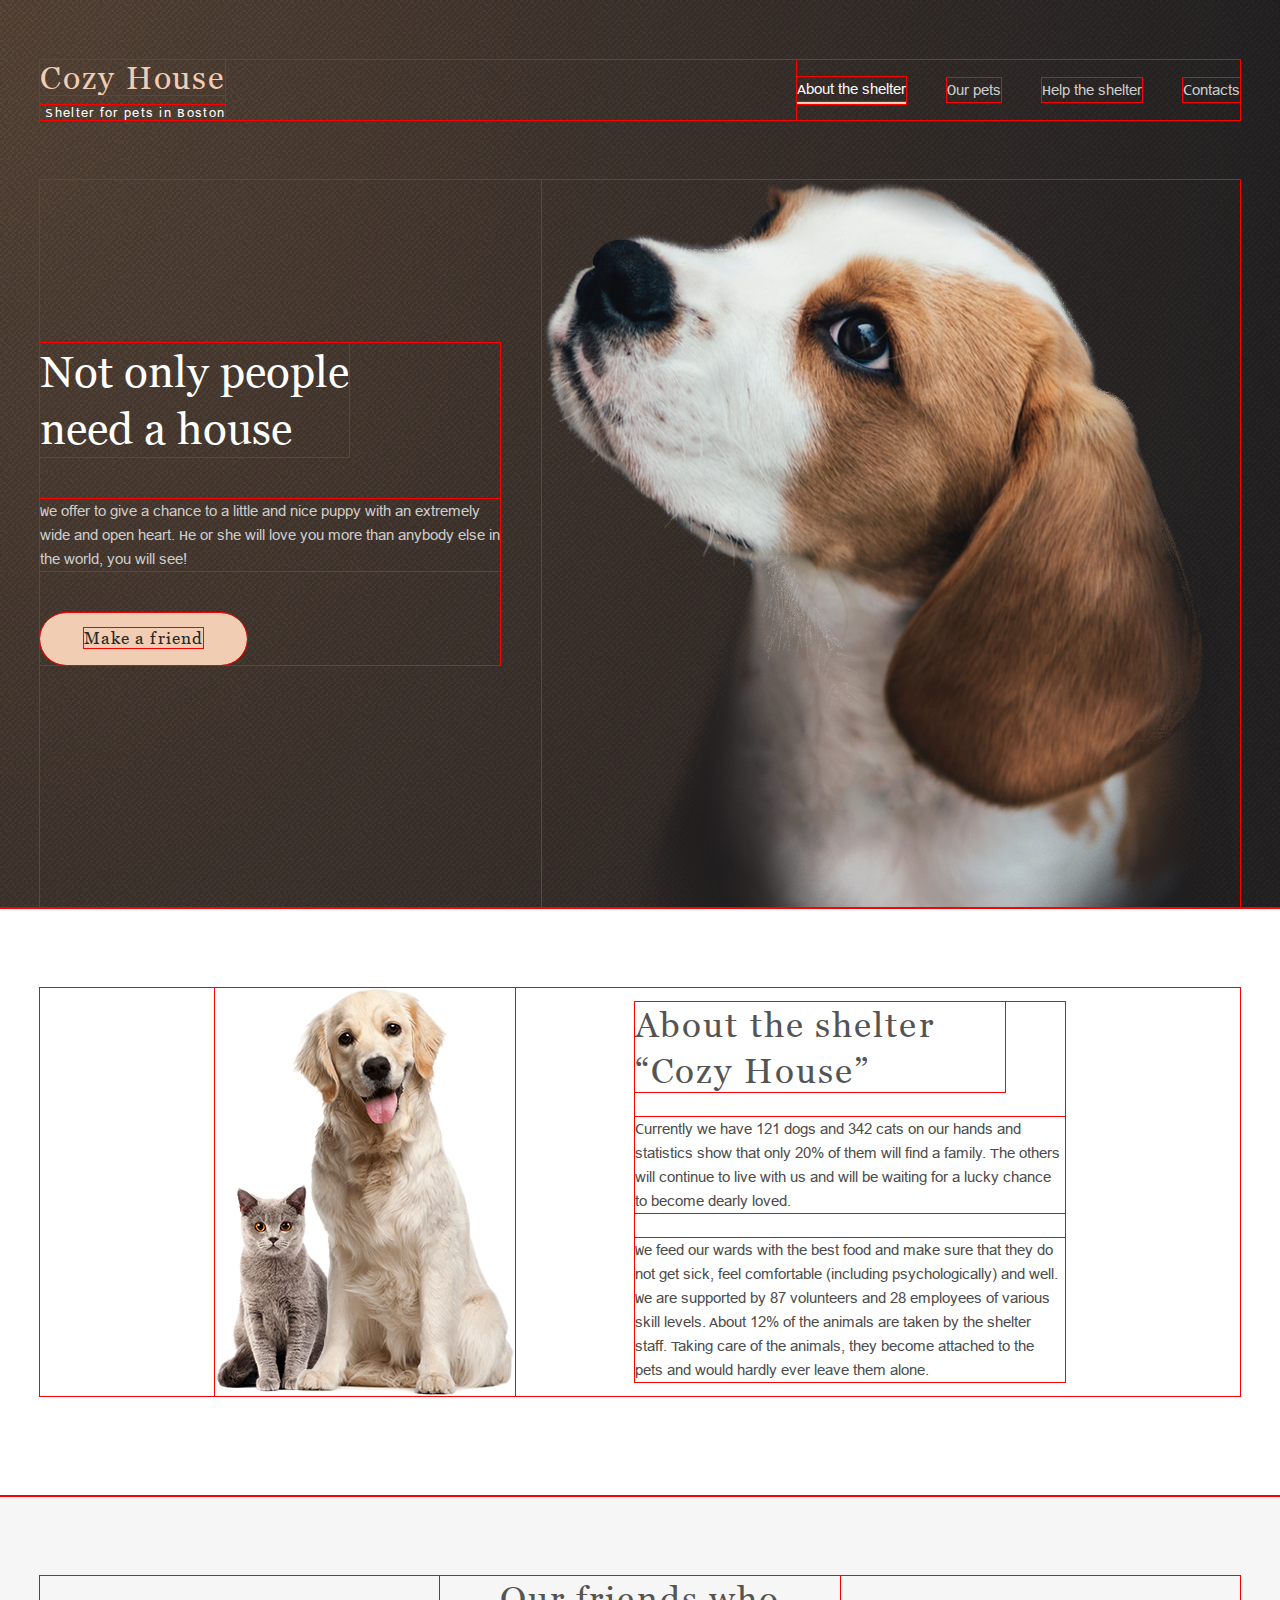
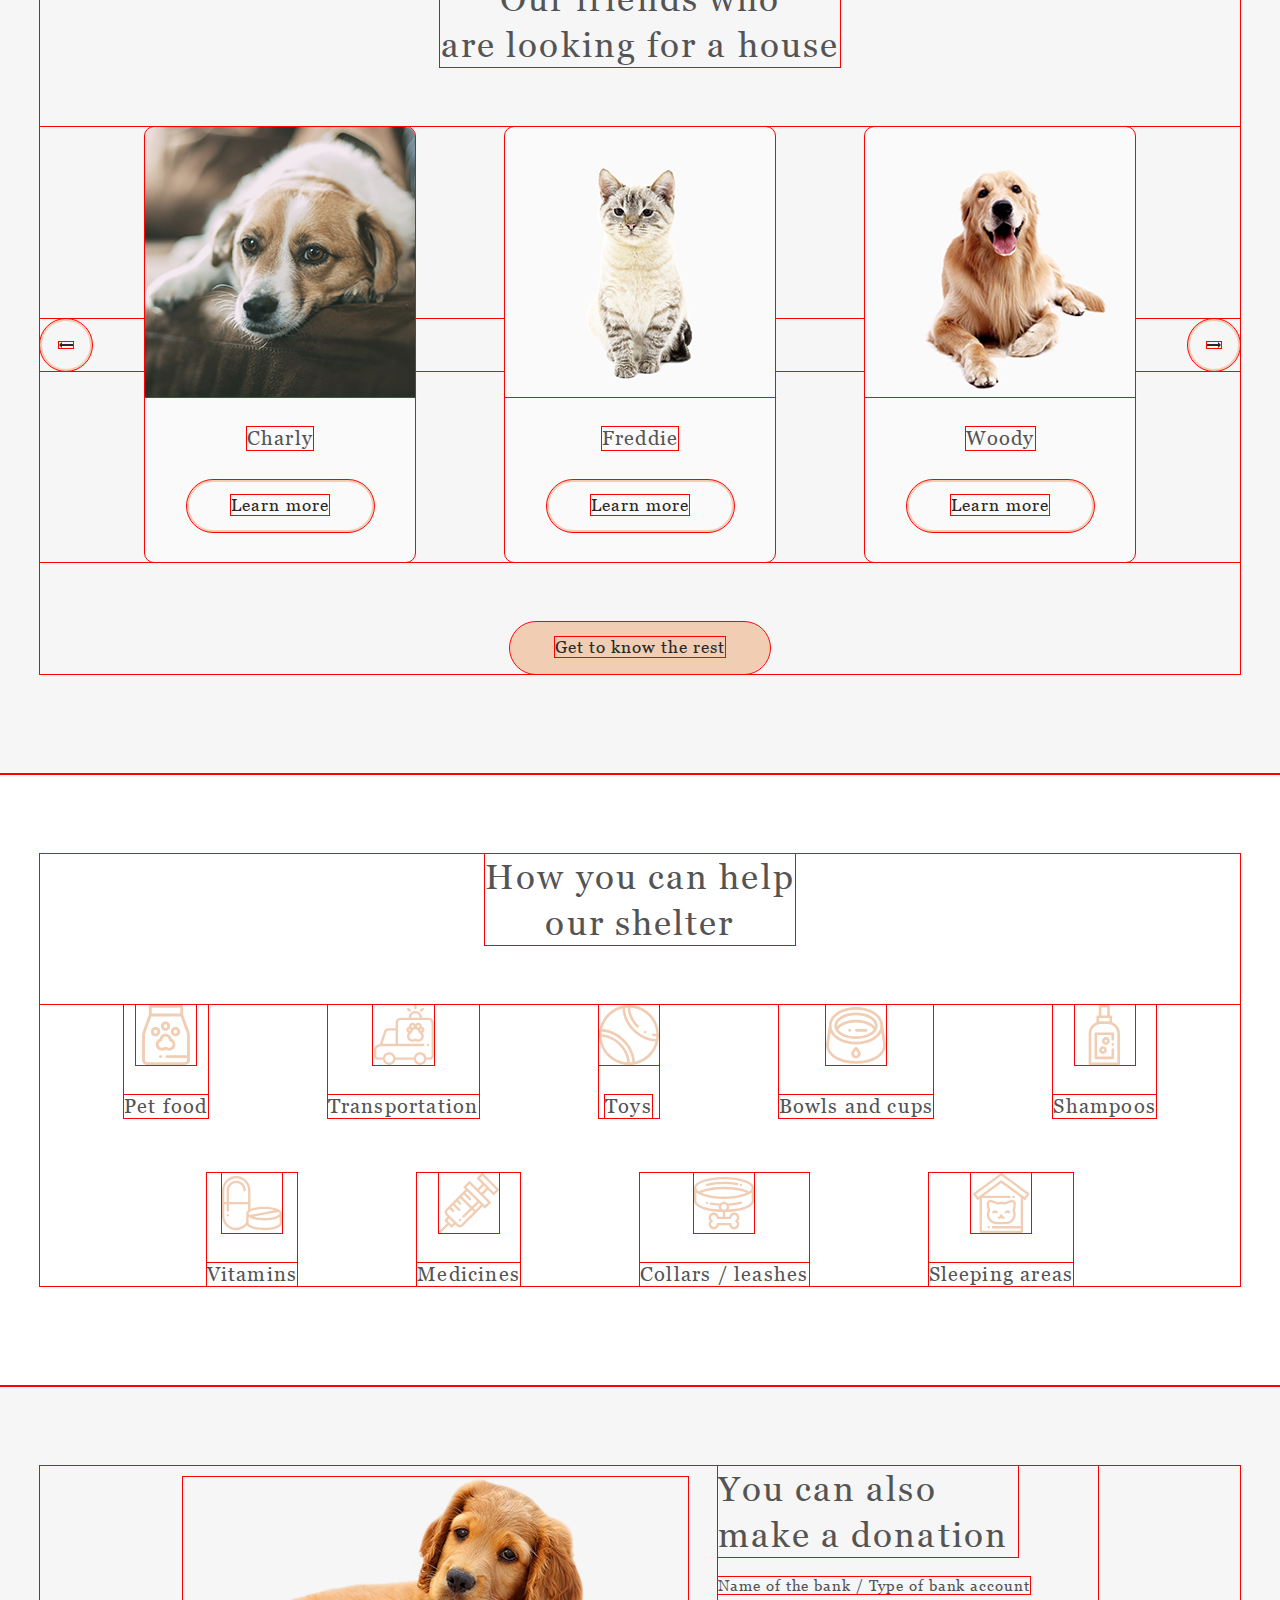
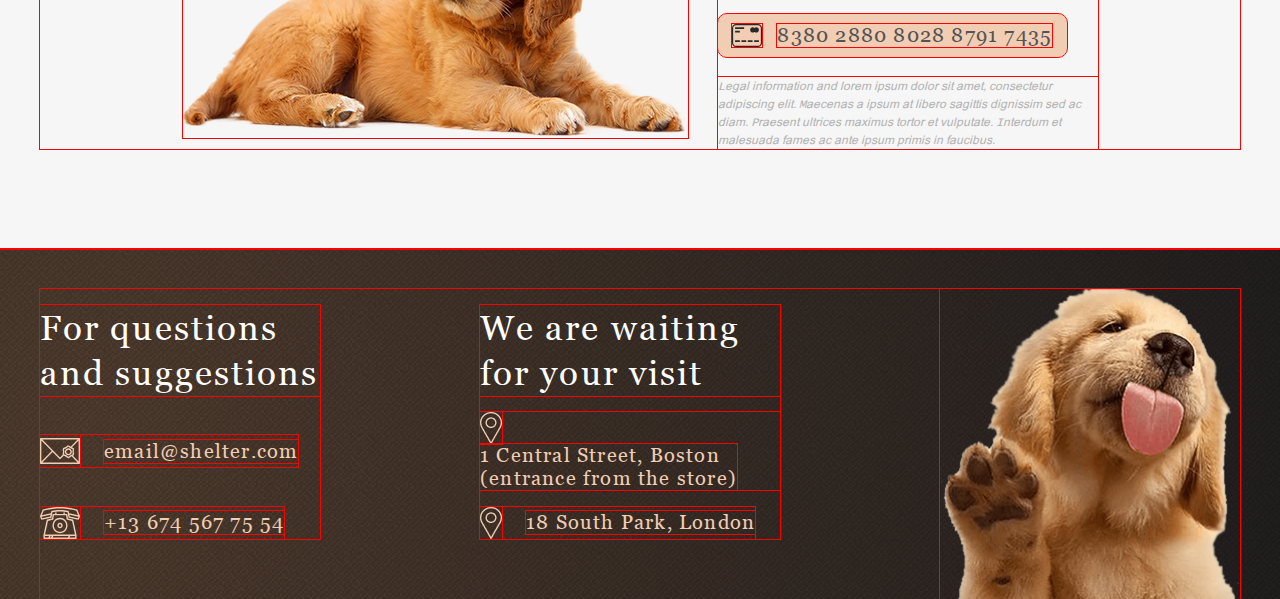
==== commit 62865bfd: "feat: create slider on main page" ====
--- a/shelter/pages/main/index.html
+++ b/shelter/pages/main/index.html
@@ -85,27 +85,6 @@
                             <button type='button' class="button-arrow right-arrow">
                                 <img src="../../assets/images/arrow.png" alt="right arrow">
                             </button>
-                        </div>
-                        <div class='card'>
-                            <img src='../../assets/images/katrine.png' alt='Katrine'>
-                            <p class="pet-nickname">Katrine</p>
-                            <button class="button-secondary" type="button">
-                                <span>Learn more</span>
-                            </button>
-                        </div>
-                        <div class='card'>
-                            <img src='../../assets/images/jennifer.png' alt='Jennifer'>
-                            <p class="pet-nickname">Jennifer</p>
-                            <button class="button-secondary" type="button">
-                                <span>Learn more</span>
-                            </button>
-                        </div>
-                        <div class='card'>
-                            <img src='../../assets/images/woody.png' alt='Woody'>
-                            <p class="pet-nickname">Woody</p>
-                            <button class="button-secondary" type="button">
-                                <span>Learn more</span>
-                            </button>     
                         </div>
                     </div>
                     <button class="button-primary" type='button' onclick="window.location.href='../pets/index.html';">
@@ -208,6 +187,6 @@
                 </div>
             </footer>
         </div>
-        <!-- <script type="module" src="./scripts/main.js"></script> -->
+        <script type="module" src="./scripts/index.js"></script>
     </body>
 </html>--- a/shelter/pages/shared/fonts.css
+++ b/shelter/pages/shared/fonts.css
@@ -1,13 +1,15 @@
 @font-face {
     font-family: 'Arial';
-    src: url( "../../assets/fonts/arial/arialmt.ttf") format('truetype'); 
+    src: local( 'Arial' ),
+         url( "../../assets/fonts/arial/arialmt.ttf") format('truetype'); 
     font-style: normal;
     font-weight: 400;
 }
 
 @font-face {
     font-family: 'Georgia';
-    src: url( "../../assets/fonts/georgia/georgia-regular-font.ttf") format('truetype'); 
+    src: local( 'Georgia' ),
+         url( "../../assets/fonts/georgia/georgia-regular-font.ttf") format('truetype'); 
     font-style: normal;
     font-weight: 400;
 }--- a/shelter/pages/main/styles.css
+++ b/shelter/pages/main/styles.css
@@ -6,7 +6,7 @@
 }
 
 body * {
-    /* outline: solid 1px red; */
+    outline: solid 1px red;
 }
 
 .background {
@@ -522,44 +522,56 @@
     display: flex;
 }
 
-.card {
+.cards-of-pets__wrapper {
+    display: flex;
+}
+
+.cards-of-pets__wrapper *{
+    outline: solid 1px red;
+}
+
+.pet-card {
     position: relative;
     display: flex;
     flex-direction: column;
+    align-items: center;
+    row-gap: 30px;
+    width: 270px;
     height: 435px;
-    background: var( --color-light-s );
+    background-color: var( --color-light-s );
     border-radius: 9px;
     overflow: hidden;
 }
 
-.card:hover {
+.pet-card:hover {
     background-color: var( --color-light-xl );
     cursor: pointer;
-    box-shadow: 0 0 5px var( --color-dark-m );
-    transition: 150ms;
-    left: -1px;
-    top: -1px;
-}
-
-.card:hover > .button-secondary {
+    box-shadow: 0 0 10px var( --color-dark-m );
+}
+
+.pet-card:hover > .button-secondary {
     background-color: var( --color-primary-light );
-    border: none;
-}
-
-.pet-nickname{
-    margin: 30px 0;
+    border-color: var( --color-primary-light );
+}
+
+.pet-card__image_wrapper {
+    position: relative;
+    width: 270px;
+    height: 270px;
+    border-radius: 9px 9px 0px 0px;
+    overflow: hidden;
+}
+
+.pet-card > p {
+    margin: 0;
     font-family: var( --font-family-for-titles );
     font-size: 20px;
     font-weight: 400;
     font-style: normal;
+    line-height: 1.15;
+    letter-spacing: 0.06em;
     text-align: center;
     color: var( --color-dark-l );
-    letter-spacing: 0.06em;
-    line-height: 23px;
-}
-
-.card > .button-secondary {
-    margin-bottom: 30px;
 }
 
 .button-arrow {
@@ -578,10 +590,6 @@
     transform: rotate( 180deg );
 }
 
-.card > .button-secondary {
-    align-self: center;
-}
-
 .pets__content > .button-primary {
     width: 260px;
 }
@@ -646,10 +654,6 @@
         column-gap: 40px;
         width: 100%;
     }
-
-    .card:nth-child(4) {
-        display: none;
-    }
 }
 
 @media screen and ( max-width: 767px ) {
@@ -670,17 +674,6 @@
         display: flex;
         flex-direction: column;
         align-items: center;
-    }
-
-    .card {
-        display: flex;
-        flex-direction: column;
-        align-items: center;
-    }
-
-    .card:nth-child(3),
-    .card:nth-child(4) {
-        display: none;
     }
 
     .buttons-arrow_wrapper {
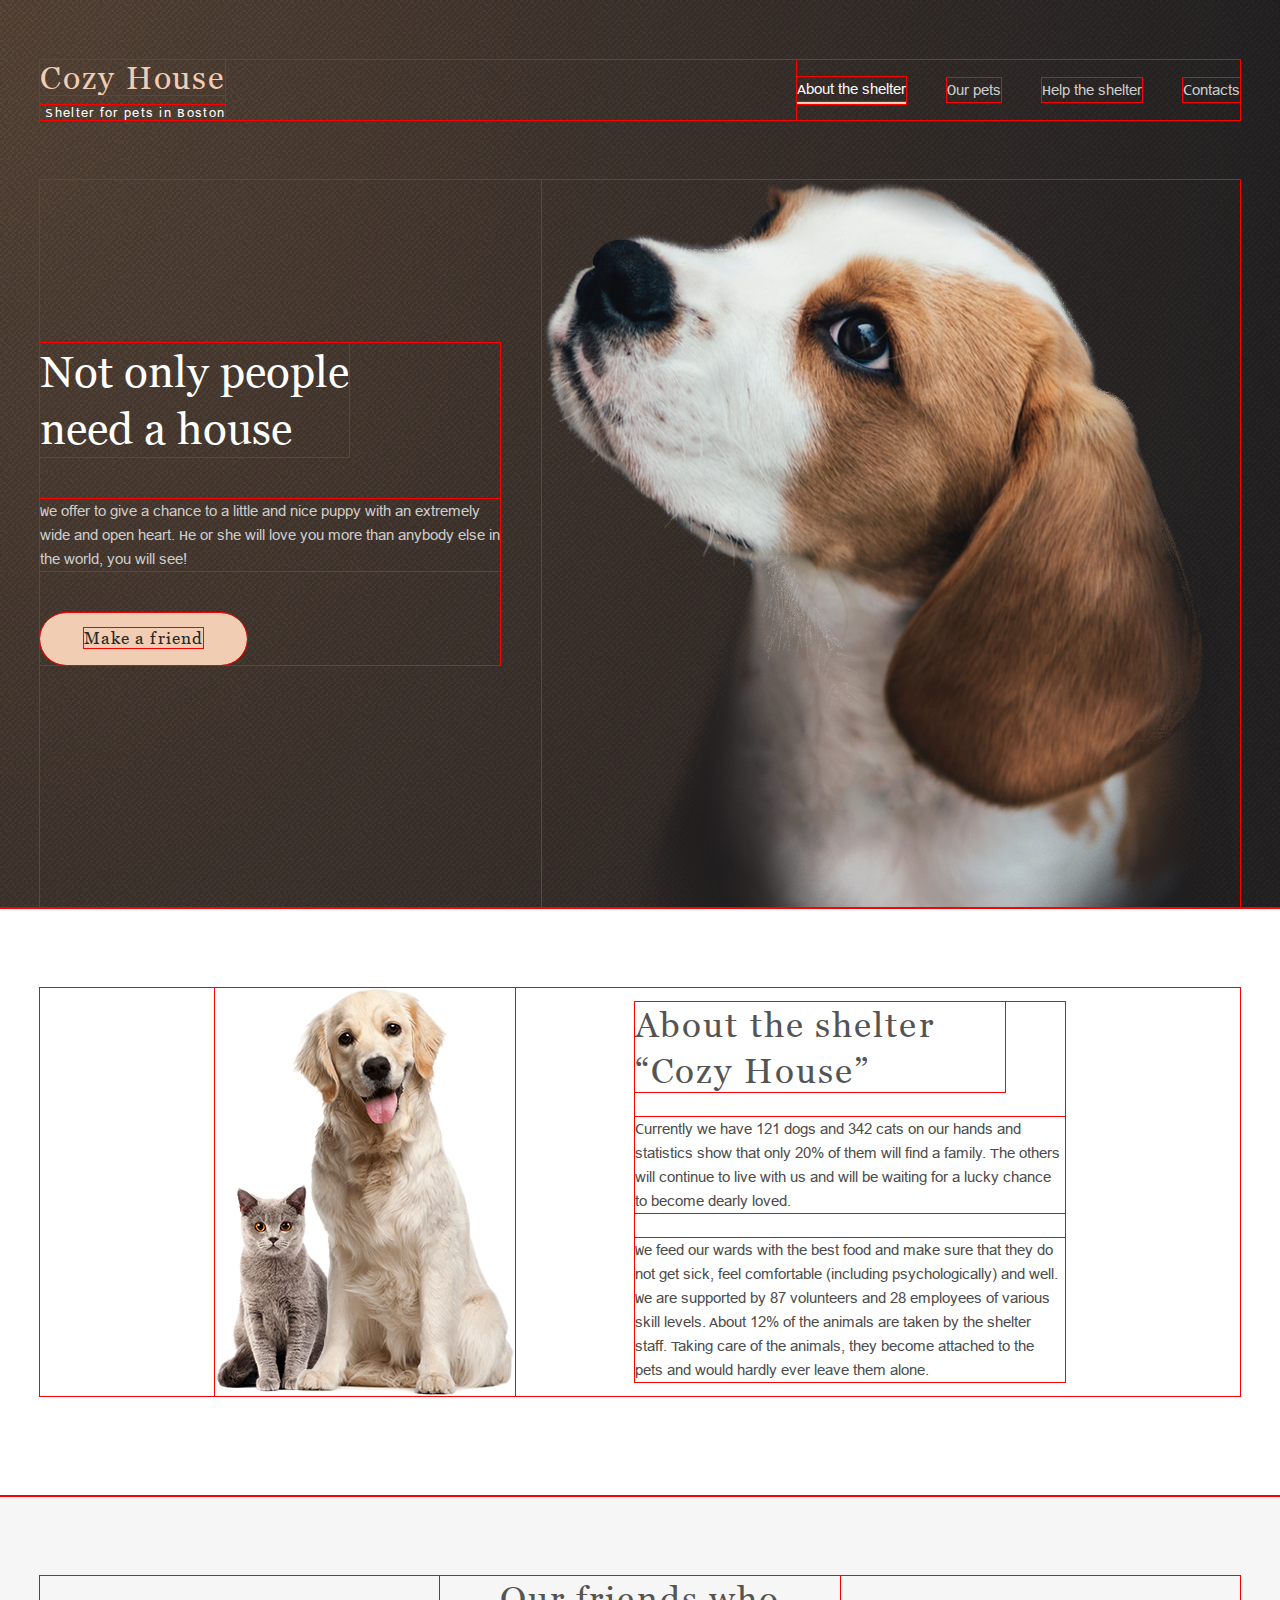
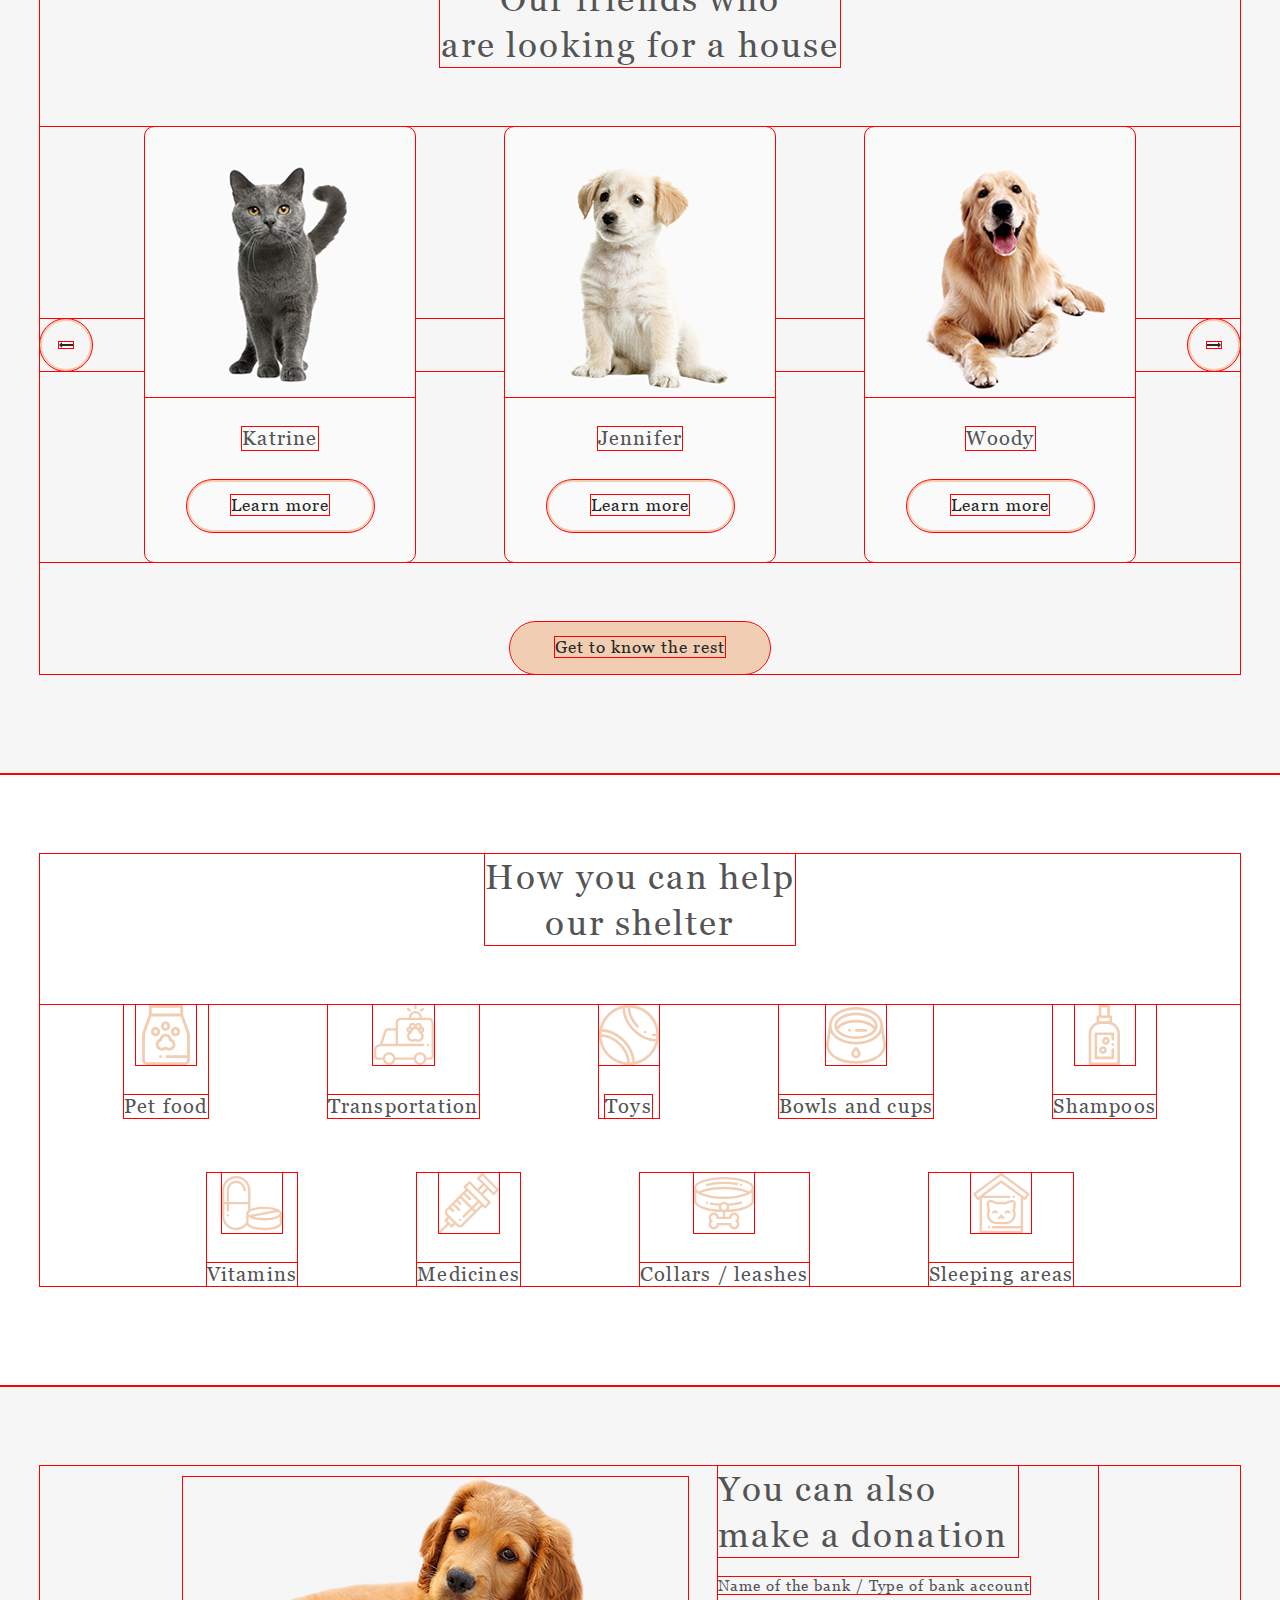
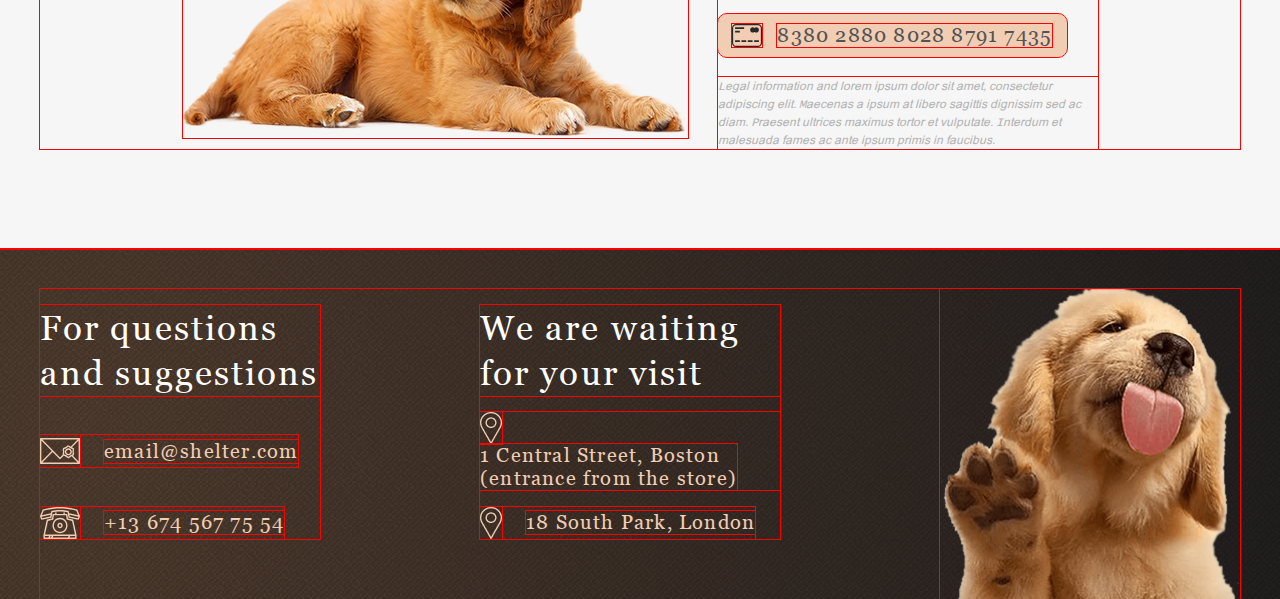
==== commit c3176d88: "feat: add popup menu for pet cards" ====
--- a/shelter/pages/main/index.html
+++ b/shelter/pages/main/index.html
@@ -11,7 +11,7 @@
         <link rel="apple-touch-icon" href="./../../assets/favicons/apple-touch-icon.png">
     </head>
     <body>
-        <div class="background start-screen__background">
+        <div class="start-screen__background">
             <section class='start-screen'>
                 <header>
                     <a class="logo" href="#">
@@ -46,7 +46,7 @@
                 </div>
             </section>
         </div>
-        <div class="background about__background">
+        <div class="about__background">
             <section id='about'>
                 <div class='about__content'>
                     <img class="about__content_image" src="../../assets/images/dog-with-cat.png" alt="shelter Cozy House">
@@ -73,7 +73,7 @@
                 </div>
             </section>
         </div>
-        <div class="background pets__background">
+        <div class="pets__background">
             <section id='pets'>
                 <div class="pets__content">
                     <h3>Our friends who<br>are looking for a house</h3>
@@ -93,7 +93,7 @@
                 </div>
             </section>
         </div>
-        <div class="background help__background">
+        <div class="help__background">
             <section id="help">
                 <div class="help__content">
                     <h3>How you can help<br>our shelter</h3>
@@ -138,7 +138,7 @@
                 </div>
             </section>
         </div>
-        <div class="background donation__background"> 
+        <div class="donation__background"> 
             <section id='donation'>
                 <div class="donation__content">
                     <img class="donation__content_image" src="../../assets/images/donation-puppy.png" alt="dog-image">
@@ -154,7 +154,7 @@
                 </div>    
             </section>
         </div>
-        <div class="background footer__background">
+        <div class="footer__background">
             <footer>
                 <div class="footer__content">
                     <section id="contacts">
--- a/shelter/pages/main/styles.css
+++ b/shelter/pages/main/styles.css
@@ -9,16 +9,27 @@
     outline: solid 1px red;
 }
 
-.background {
+.start-screen__background,
+.about__background,
+.pets__background,
+.help__background,
+.donation__background,
+.footer__background {
     display: flex;
     flex-direction: column;
     align-items: center;
     width: 100%;
 }
 
-.background > * {
+.start-screen__background > *,
+.about__background > *,
+.pets__background > *,
+.help__background > *,
+.donation__background > *,
+.footer__background > * {
     align-self: stretch;
 }
+
 /* 
 ============================
   common styles responsive
@@ -139,7 +150,7 @@
 }
 
 .start-screen__background {
-    background: var( --start-screen-background-color );
+    background: url("../../assets/images/noise-lines.png"), radial-gradient(100% 215.42% at 0% 0%, #5B483A 0%, #262425 100%), #211F20;
 }
 
 .logo > h1 {
@@ -158,7 +169,7 @@
     color: var( --color-light-xl );
 }
 
-nav {
+header > nav {
     justify-content: space-between;
     align-items: center;
 }
@@ -217,7 +228,7 @@
         justify-content: space-between;
     }
 
-    nav {
+    header > nav {
         display: flex;
         width: 443px;
     }
@@ -265,7 +276,7 @@
         display: none;
     }
 
-    nav {
+    header > nav {
         display: flex;
         width: 443px;
     }
@@ -345,7 +356,7 @@
         background-color: var( --color-primary );
     }
 
-    nav {
+    header > nav {
         display: none;
     }
 
@@ -1032,7 +1043,7 @@
 =============================
  */
 .footer__background {
-    background: var( --footer-background-color );
+    background: url("../../assets/images/noise-lines.png"), radial-gradient(110.67% 538.64% at 5.73% 50%, #513D2F 0%, #1A1A1C 100%), #211F20;
 }
 
 #contacts,
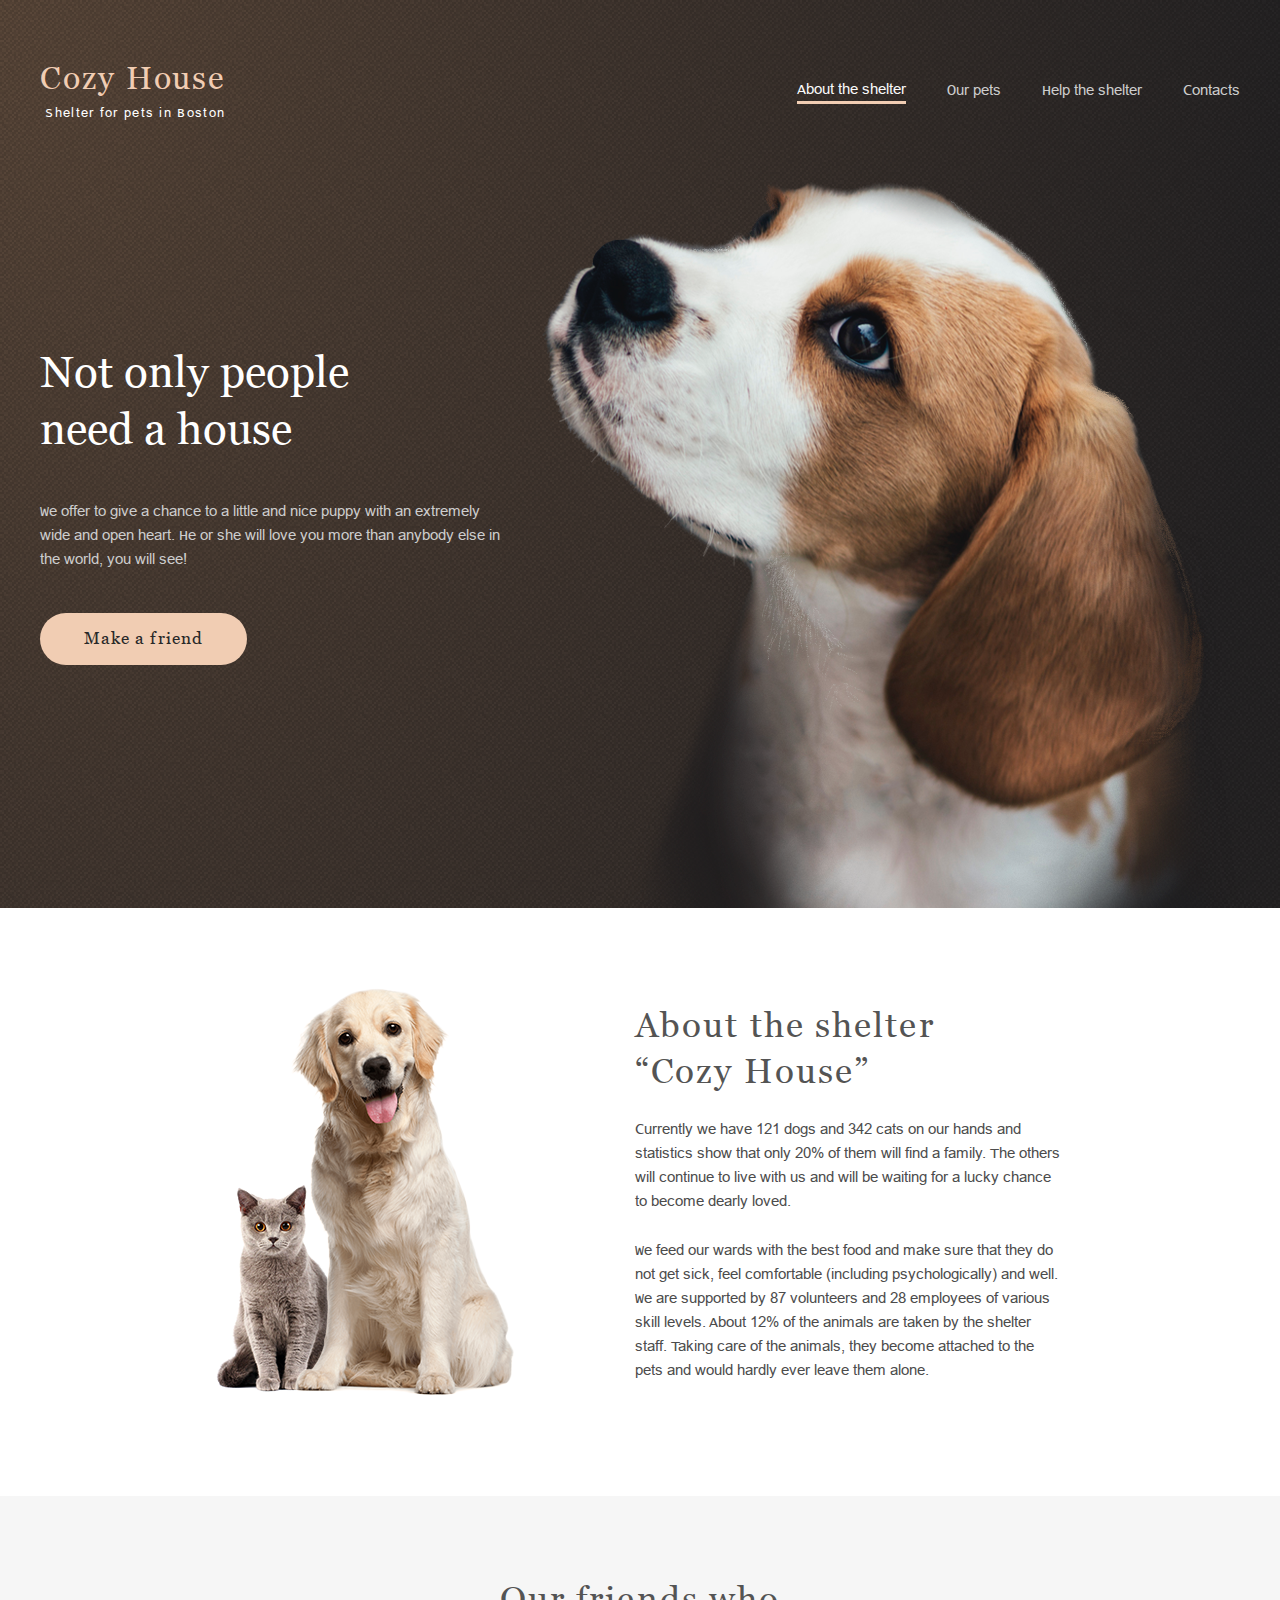
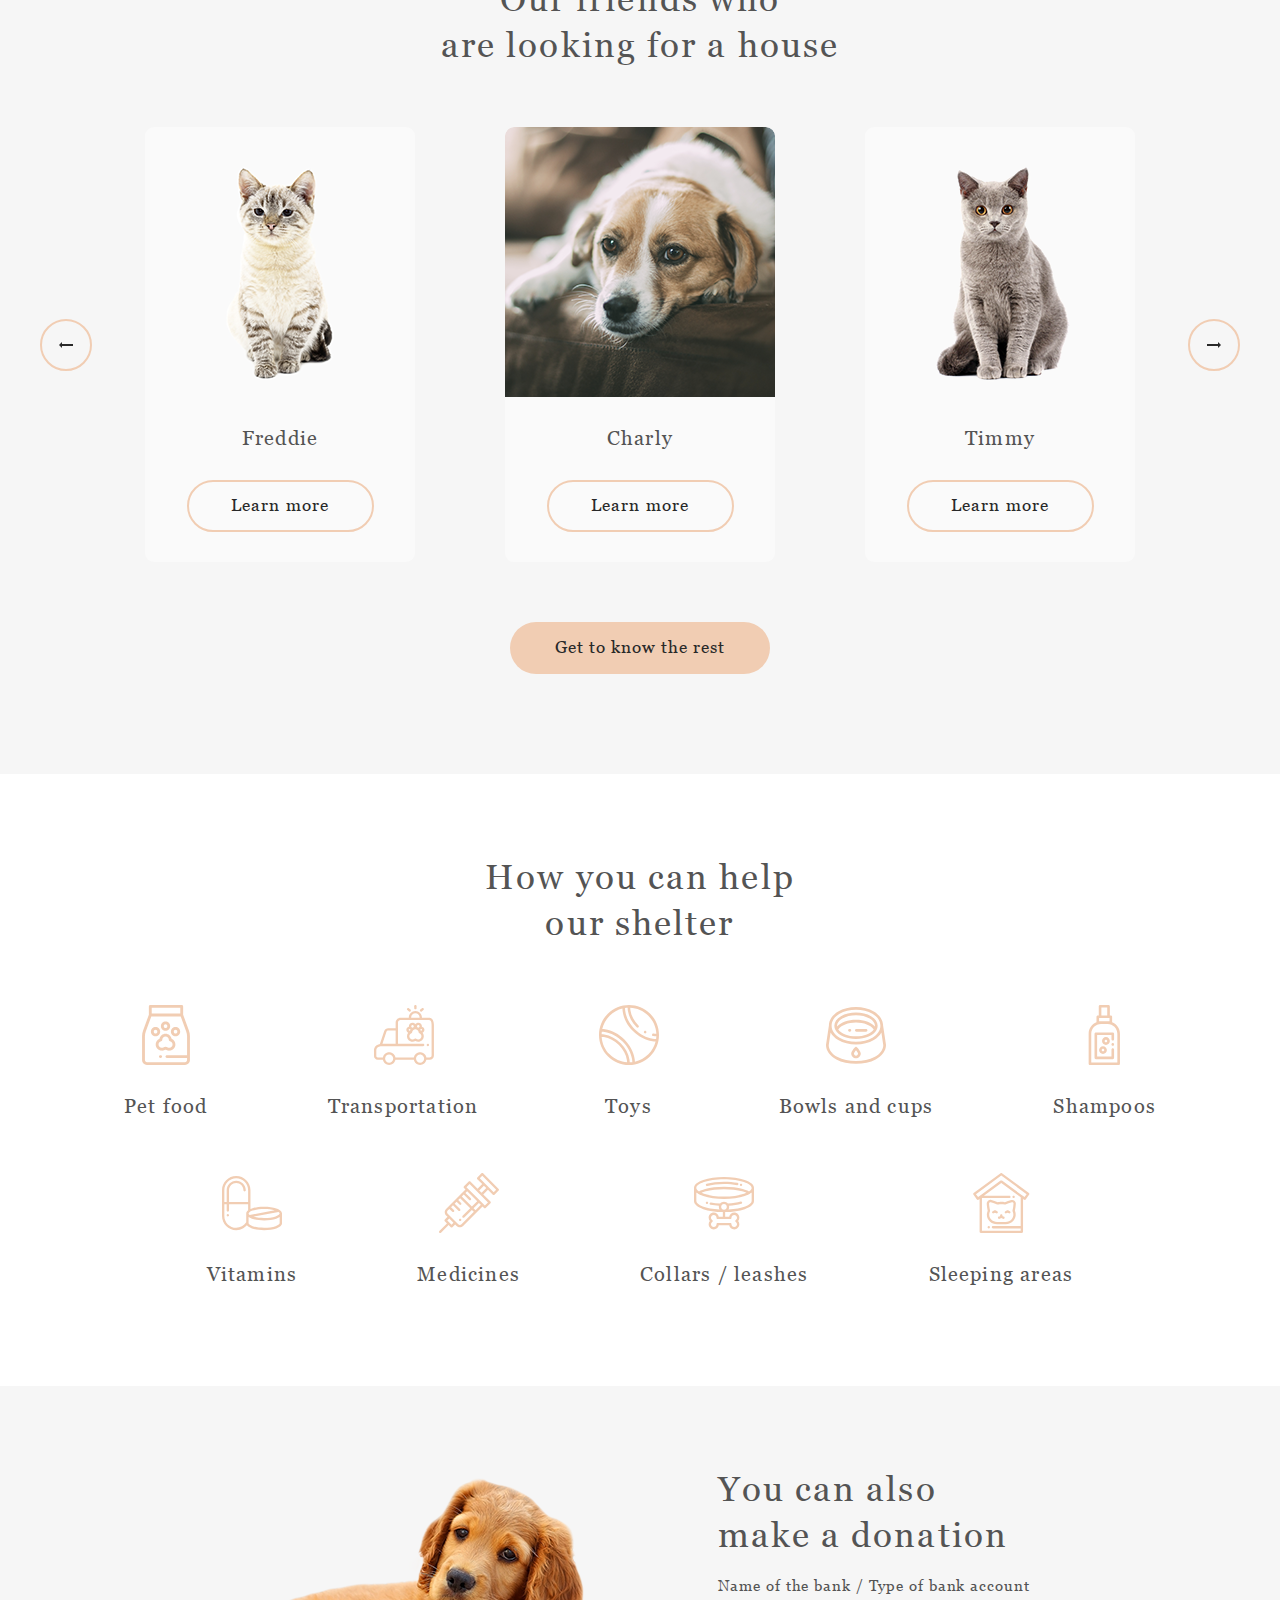
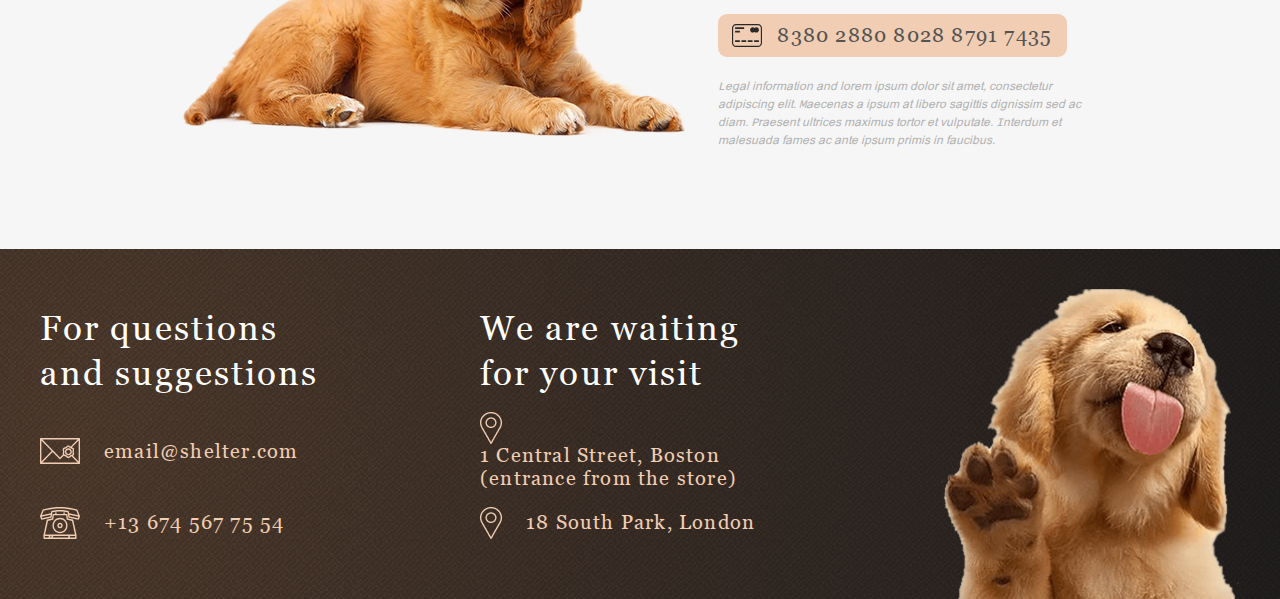
==== commit 6e597de5: "feat: add burger menu to main page" ====
--- a/shelter/pages/main/index.html
+++ b/shelter/pages/main/index.html
@@ -13,6 +13,7 @@
     <body>
         <div class="start-screen__background">
             <section class='start-screen'>
+                <div class="burger-menu__popup"></div>
                 <header>
                     <a class="logo" href="#">
                         <h1>Cozy House</h1>
@@ -32,7 +33,11 @@
                             <p>Contacts</p>
                         </a>
                     </nav>
-                    <div class="burger-menu"></div>
+                    <div class="burger-menu_wrapper">
+                        <div class="burger-menu">
+                            <div class="burger-menu__middle-line"></div>
+                        </div>
+                    </div>
                 </header>
                 <div class='start-screen__content'>
                     <div class="start-screen__content_text">
--- a/shelter/pages/main/styles.css
+++ b/shelter/pages/main/styles.css
@@ -1,4 +1,5 @@
 @import url('../shared/shared.css');
+@import url('../shared/animation.css');
 
 body{
     margin: 0 auto;
@@ -6,7 +7,7 @@
 }
 
 body * {
-    outline: solid 1px red;
+    /* outline: solid 1px red; */
 }
 
 .start-screen__background,
@@ -220,11 +221,11 @@
 @media screen and ( min-width: 1280px ) {
     .start-screen {
         align-items: center;
-        row-gap: 60px;
+        /* row-gap: 60px; */
     }
 
     header {
-        margin-top: 60px;
+        margin: 60px 0;
         justify-content: space-between;
     }
 
@@ -233,7 +234,7 @@
         width: 443px;
     }
 
-    .burger-menu {
+    .burger-menu_wrapper {
         display: none;
     }
 
@@ -262,17 +263,17 @@
 @media screen and ( min-width: 768px ) and ( max-width: 1279px ) {
     .start-screen {
         align-items: center;
-        row-gap: 60px;
+        /* row-gap: 60px; */
     }
     
     header {
         position: relative;
         align-self: stretch;
         justify-content: space-between;
-        margin: 30px 30px 0;
-    }
-
-    .burger-menu {
+        margin: 30px 30px 60px;
+    }
+
+    .burger-menu_wrapper {
         display: none;
     }
 
@@ -334,26 +335,13 @@
     }
 
     .burger-menu {
-        align-self: center;
-        width: 30px;
-        height: 22px;
-        margin-right: 43px;
-        font-size: 0;
-        border-top: solid 2px var( --color-primary );
-        border-bottom: solid 2px var( --color-primary );
-    }
-
-    .burger-menu:hover {
-        cursor: pointer;
-    }
-
-    .burger-menu::before {
-        position: absolute;
-        top: calc( 50% - 1px );
-        width: 28px;
-        content: "";
-        border: solid 1px var( --color-primary );
-        background-color: var( --color-primary );
+        border-color: var( --color-primary );
+        /* border-bottom: solid 2px var( --color-primary ); */
+    }
+
+    .burger-menu__middle-line {
+        border-color: var( --color-primary );
+        /* border-right: solid 2px var( --color-primary ); */
     }
 
     header > nav {
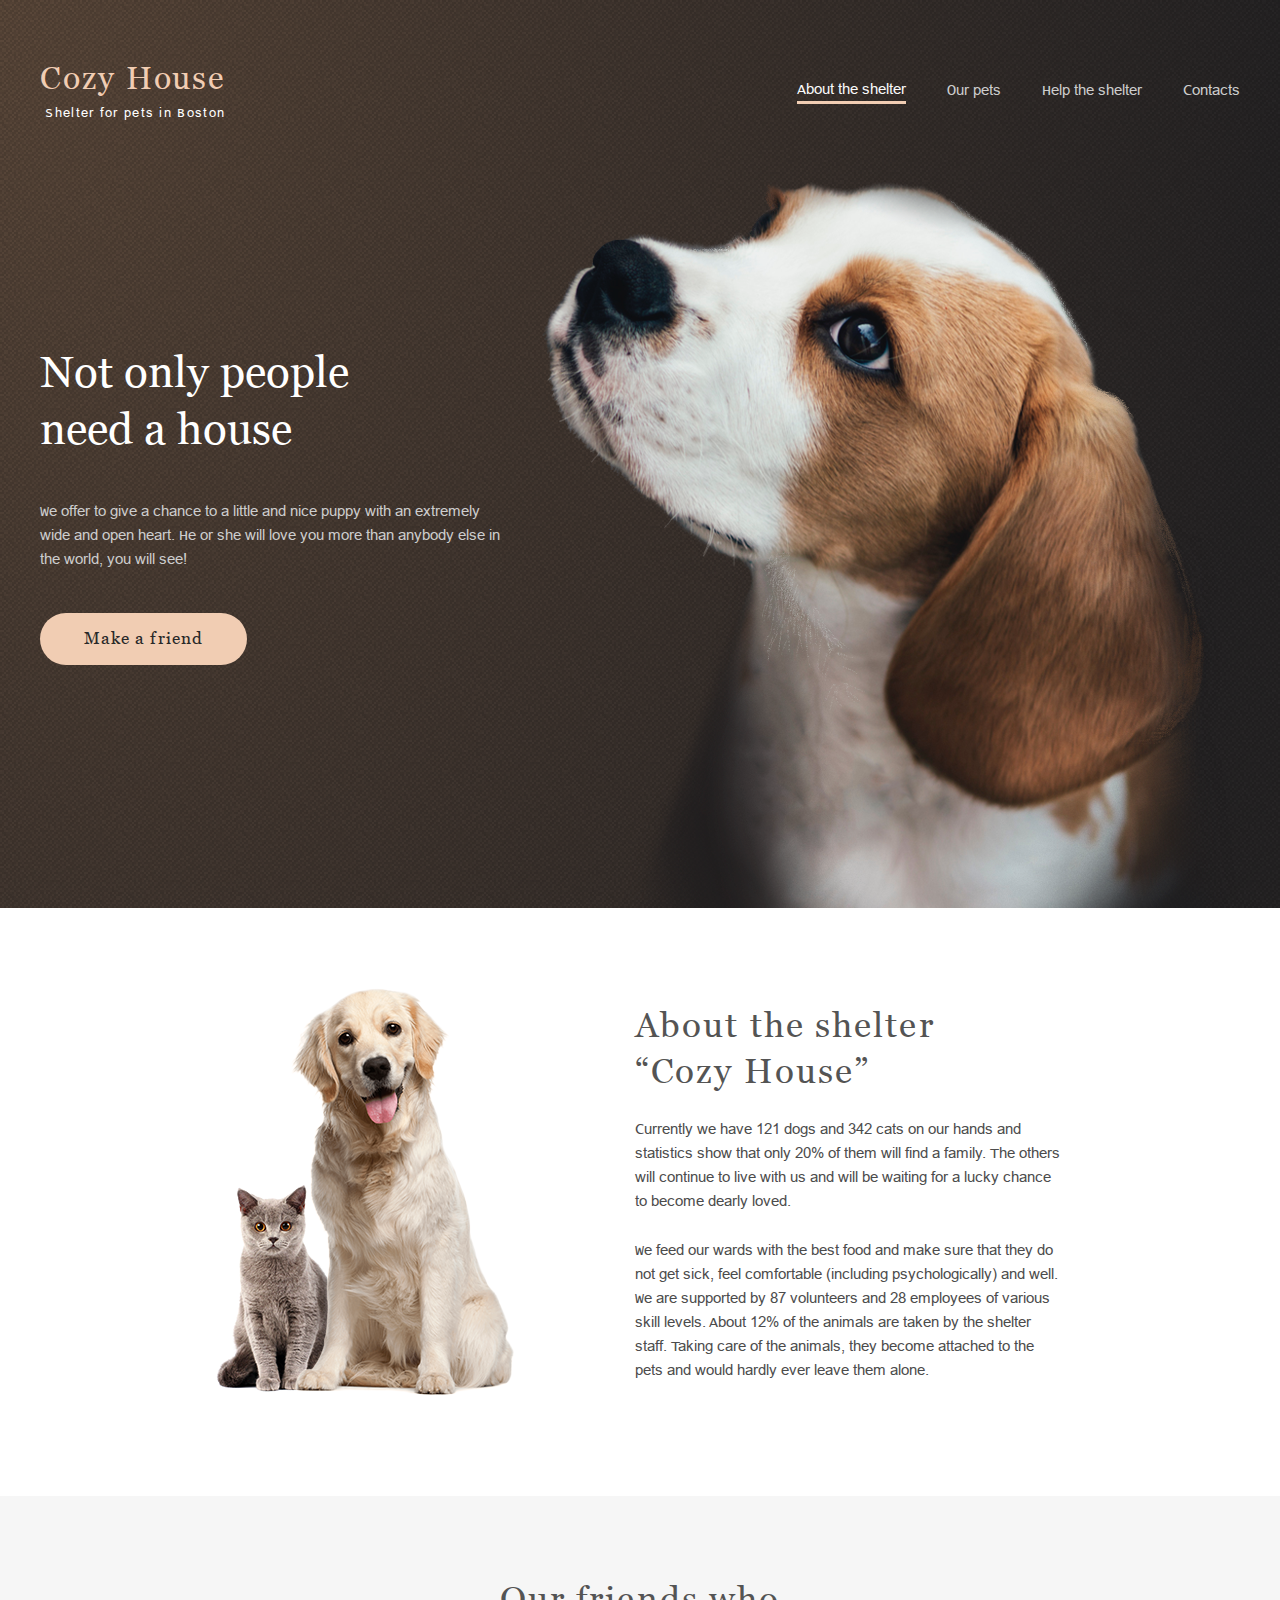
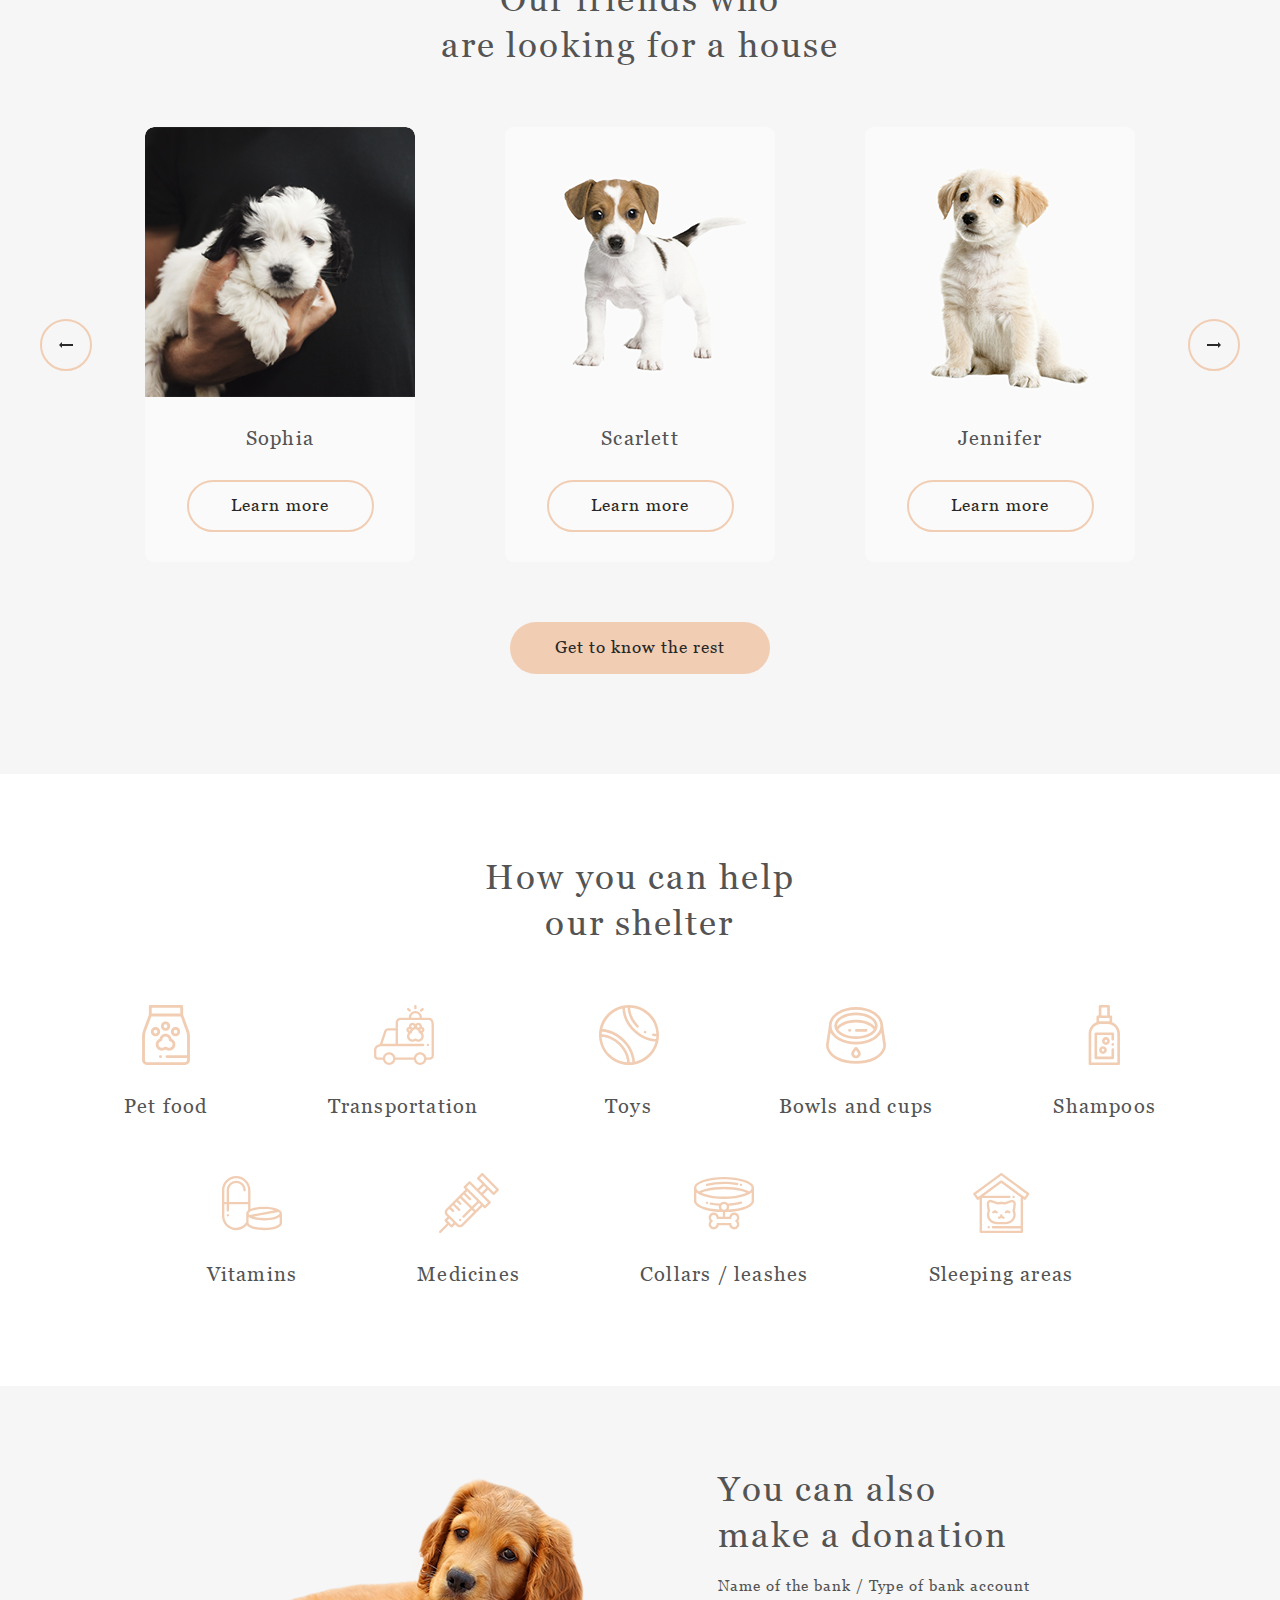
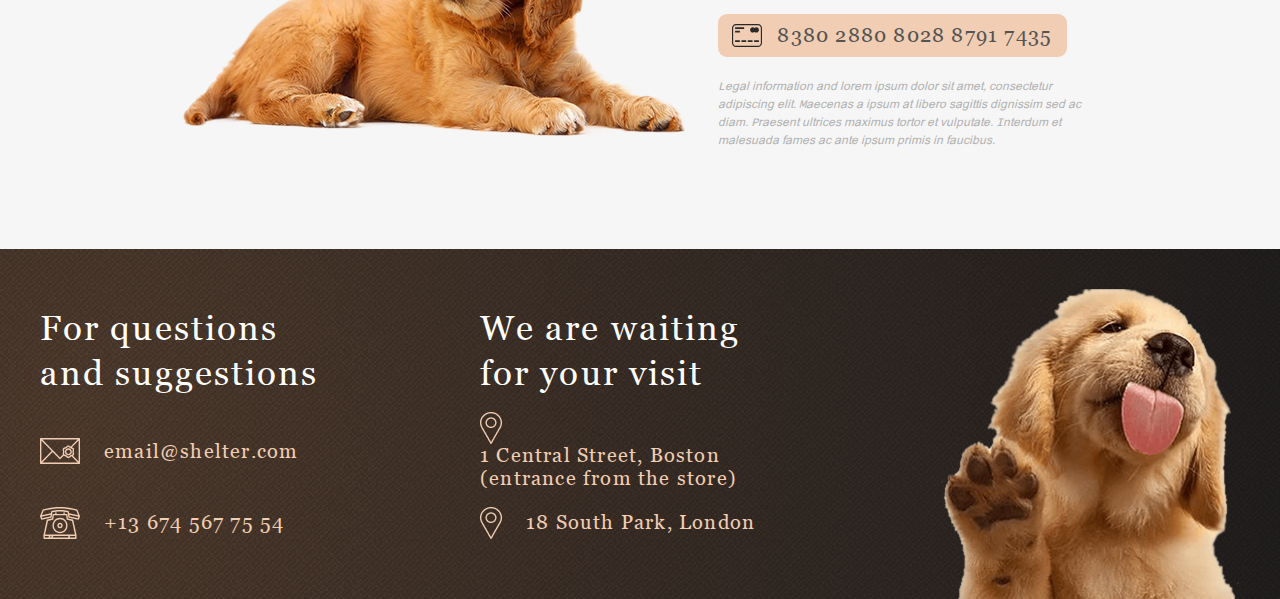
==== commit 730c042e: "fix: solve bag with links in burger-menu" ====
--- a/shelter/pages/main/index.html
+++ b/shelter/pages/main/index.html
@@ -20,16 +20,16 @@
                         <p>Shelter for pets in Boston</p>
                     </a>
                     <nav>
-                        <a class="link-about-the-shelter" href="#">
+                        <a class="link-about-the-shelter" href="##">
                             <p>About the shelter</p>
                         </a>
-                        <a class="link-our-pets" href="../pets/index.html">
+                        <a class="link-our-pets" href="##">
                             <p>Our pets</p>
                         </a>
-                        <a class="link-help-the-shelter" href="#help">
+                        <a class="link-help-the-shelter" href="##">
                             <p>Help the shelter</p>
                         </a>
-                        <a class="link-contacts" href="#contacts">
+                        <a class="link-contacts" href="##">
                             <p>Contacts</p>
                         </a>
                     </nav>
--- a/shelter/pages/main/styles.css
+++ b/shelter/pages/main/styles.css
@@ -68,7 +68,6 @@
 }
 
 @media screen and ( min-width: 768px ) and ( max-width: 1279px) {
-
     body {
         min-width: 768px;
     }
@@ -98,7 +97,6 @@
 }
 
 @media screen and ( max-width: 767px ) {
-
     body {
         min-width: 320px;
     }
@@ -221,7 +219,6 @@
 @media screen and ( min-width: 1280px ) {
     .start-screen {
         align-items: center;
-        /* row-gap: 60px; */
     }
 
     header {
@@ -263,7 +260,6 @@
 @media screen and ( min-width: 768px ) and ( max-width: 1279px ) {
     .start-screen {
         align-items: center;
-        /* row-gap: 60px; */
     }
     
     header {
@@ -336,12 +332,10 @@
 
     .burger-menu {
         border-color: var( --color-primary );
-        /* border-bottom: solid 2px var( --color-primary ); */
     }
 
     .burger-menu__middle-line {
         border-color: var( --color-primary );
-        /* border-right: solid 2px var( --color-primary ); */
     }
 
     header > nav {
@@ -716,11 +710,7 @@
     justify-content: space-between;
 }
 
-.list-for-help > img {
-    align-self: center;
-}
-
-.list-for-help h4 {
+.list-for-help > li > h4 {
     margin: 0;
     color: var( --color-dark-l );
 }
@@ -828,7 +818,6 @@
 }
 
 @media screen and ( max-width: 767px ) {
-
     .help__content {
         flex-flow: column;
         align-self: stretch;
@@ -857,6 +846,11 @@
         text-align: center;
     }
 
+    .list-for-help > li > img {
+        width: 50px;
+        height: 50px;
+    }
+    
     .list-for-help > li > h4 {
         font-size: var( --font-size-h5 );
     }
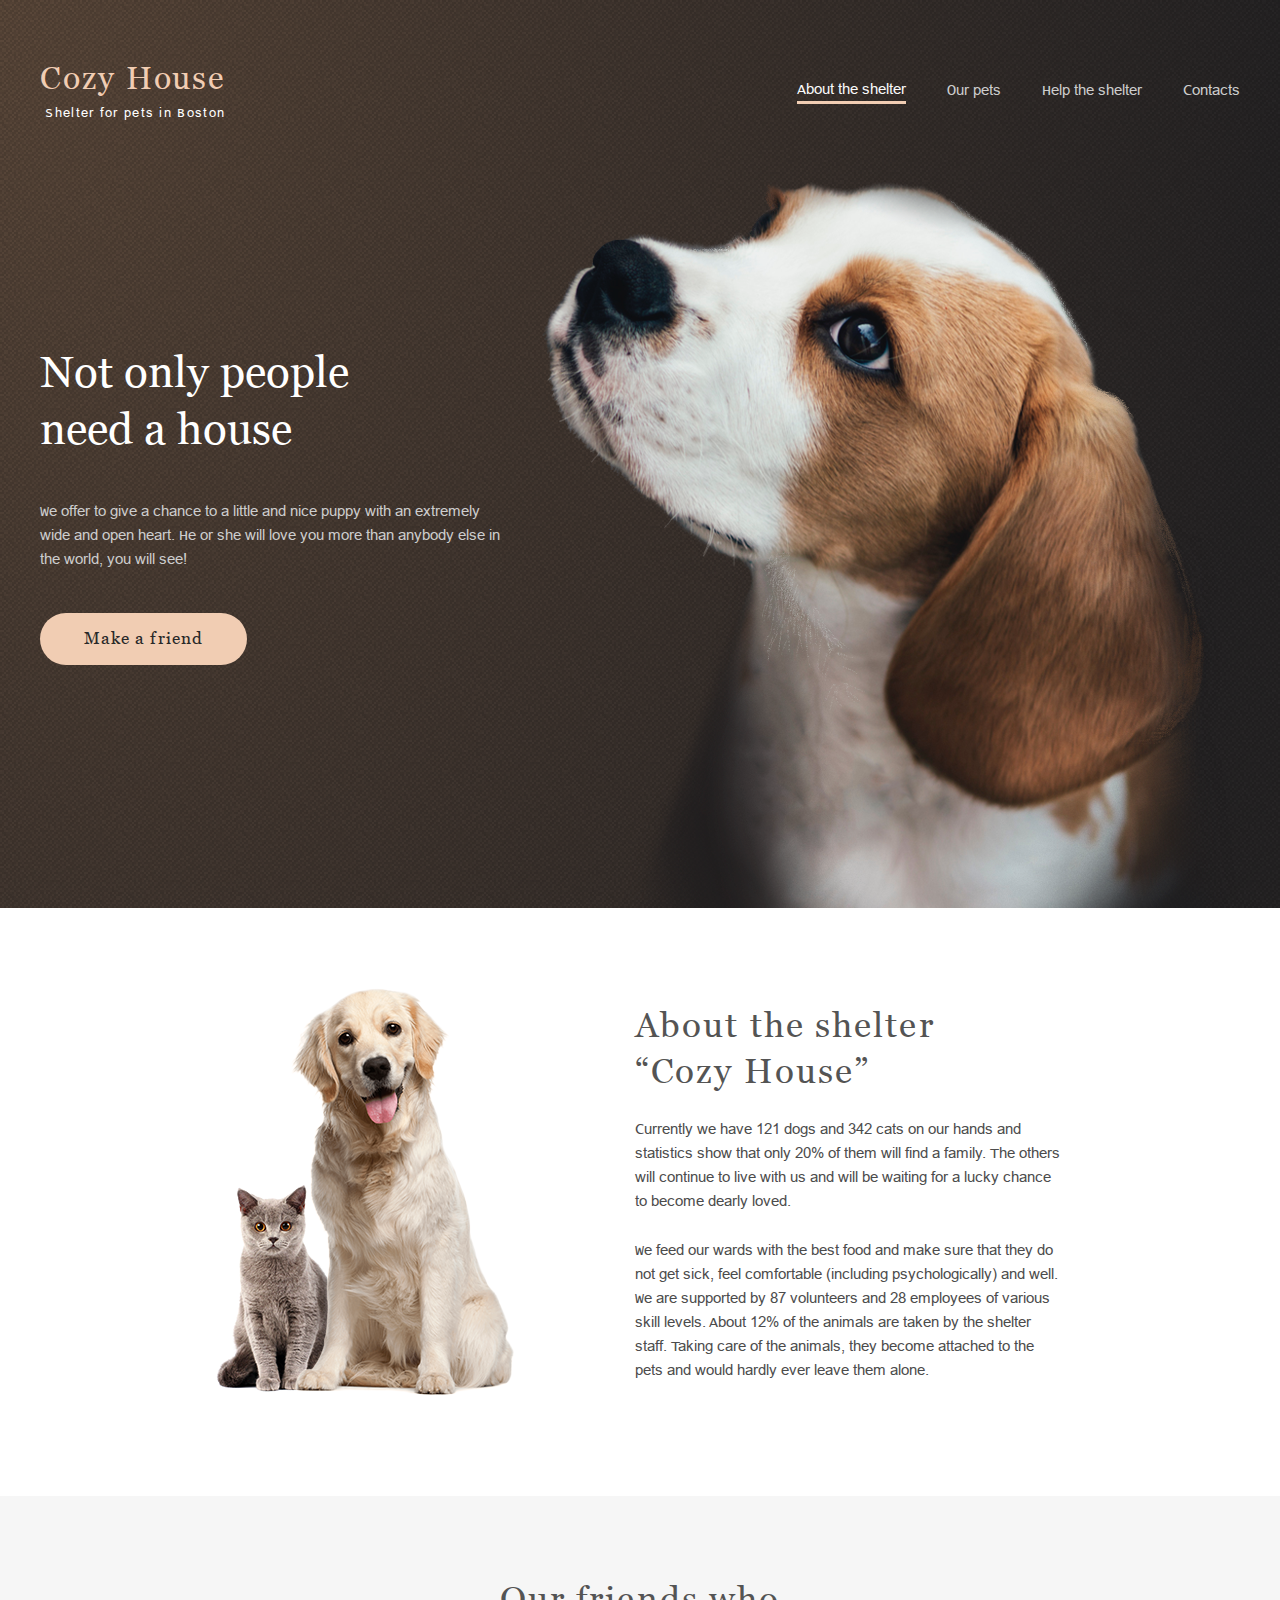
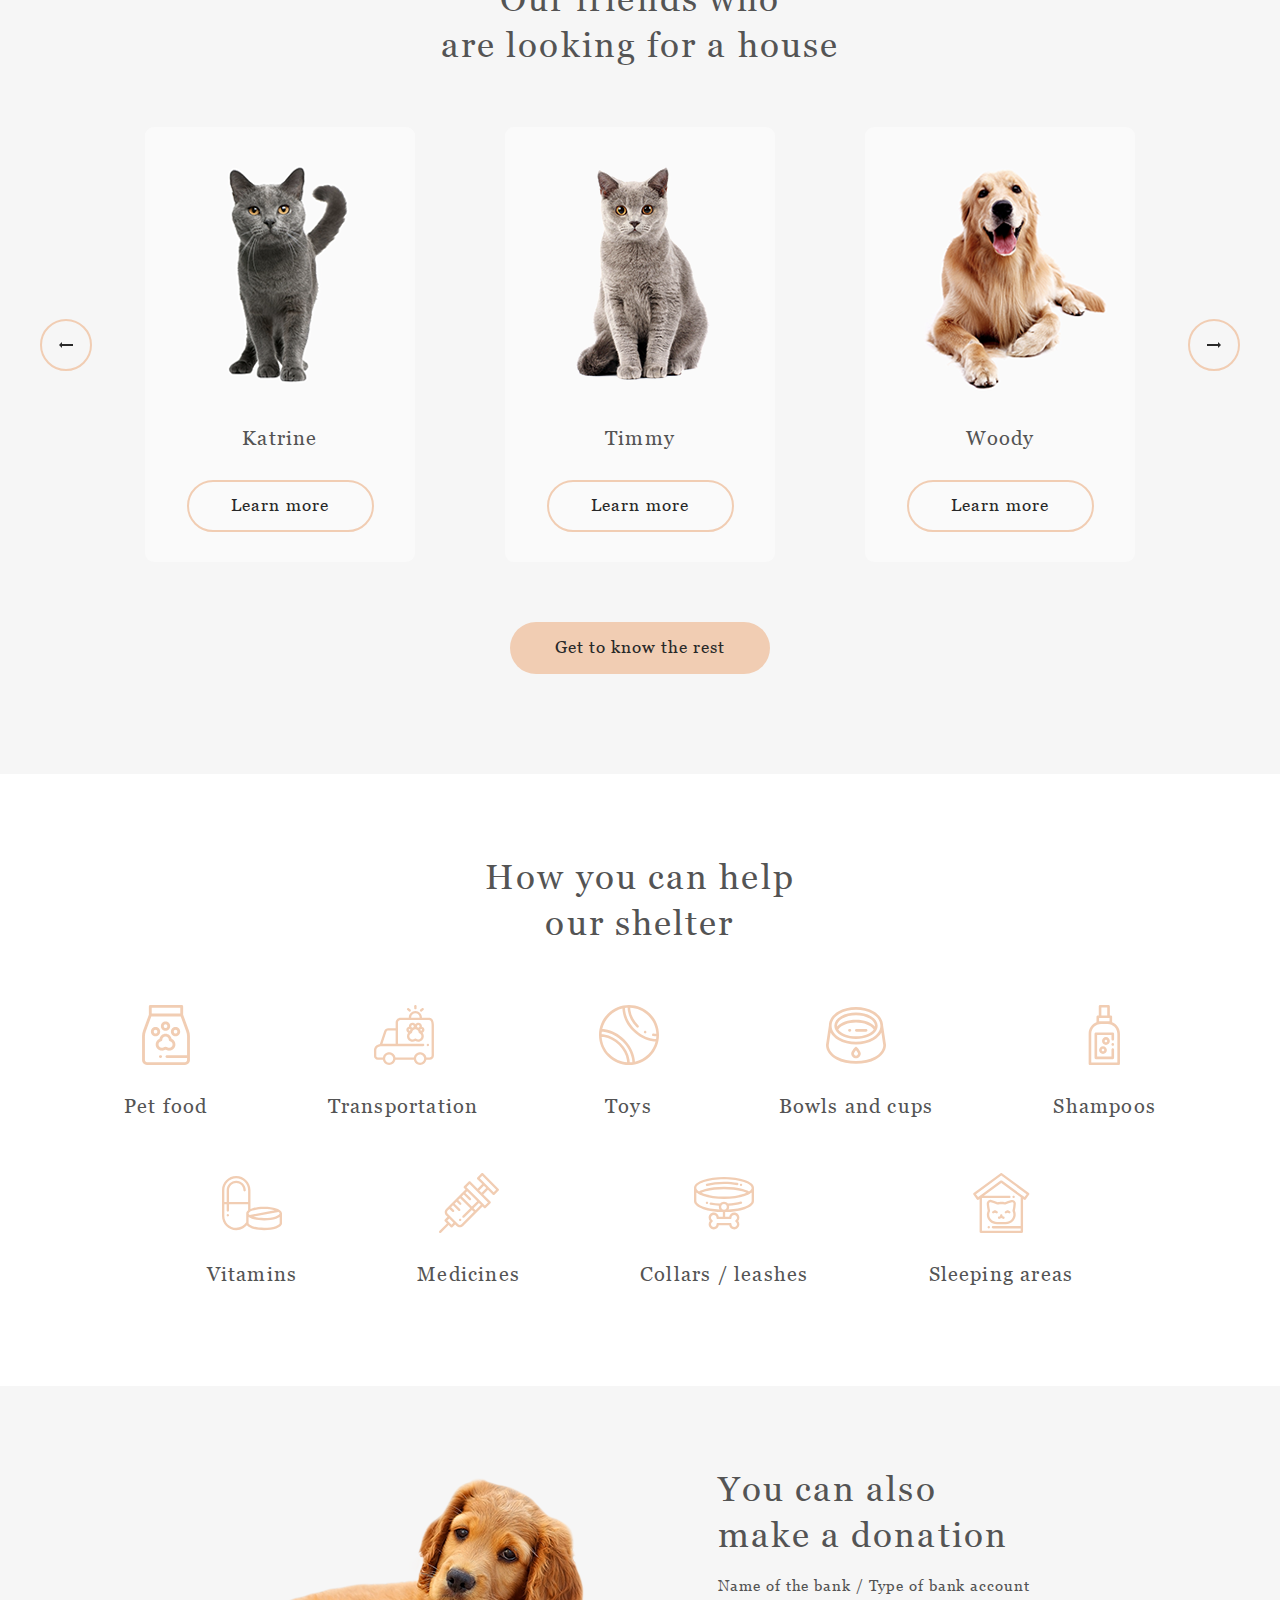
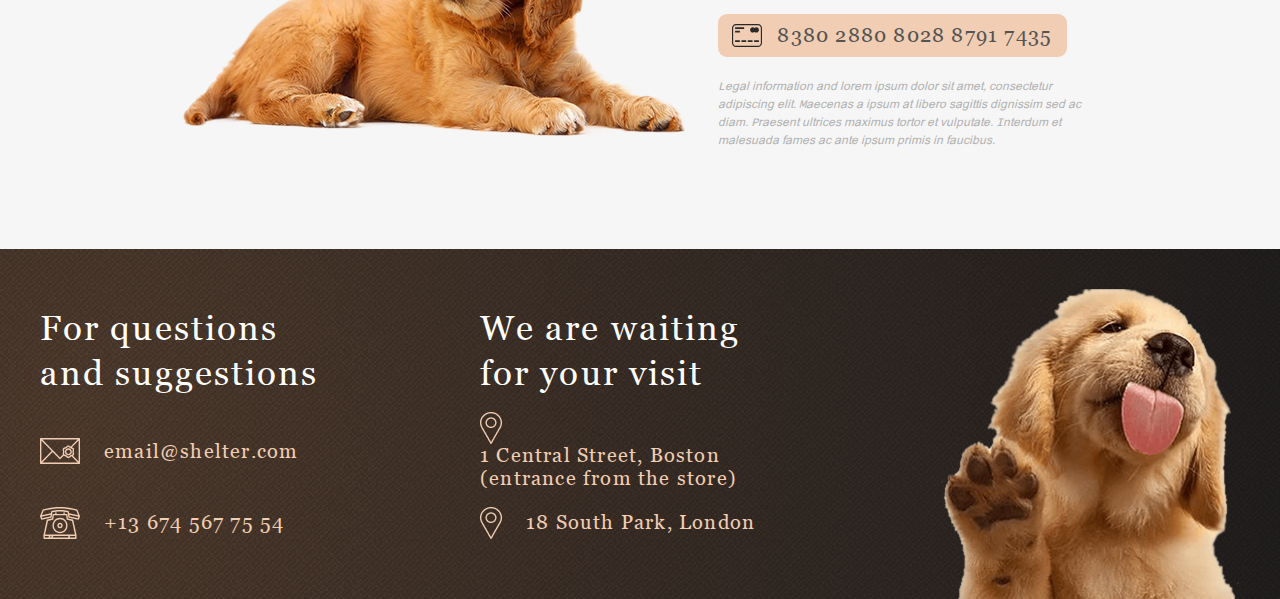
==== commit e4c64e80: "fix: solve bag with scroll hidden, when popup is displayed and zoom executed" ====
--- a/shelter/pages/main/index.html
+++ b/shelter/pages/main/index.html
@@ -92,7 +92,7 @@
                             </button>
                         </div>
                     </div>
-                    <button class="button-primary" type='button' onclick="window.location.href='../pets/index.html';">
+                    <button class="button-primary button-get-to-know-the-rest" type='button'>
                         <span>Get to know the rest</span>
                     </button>
                 </div>
